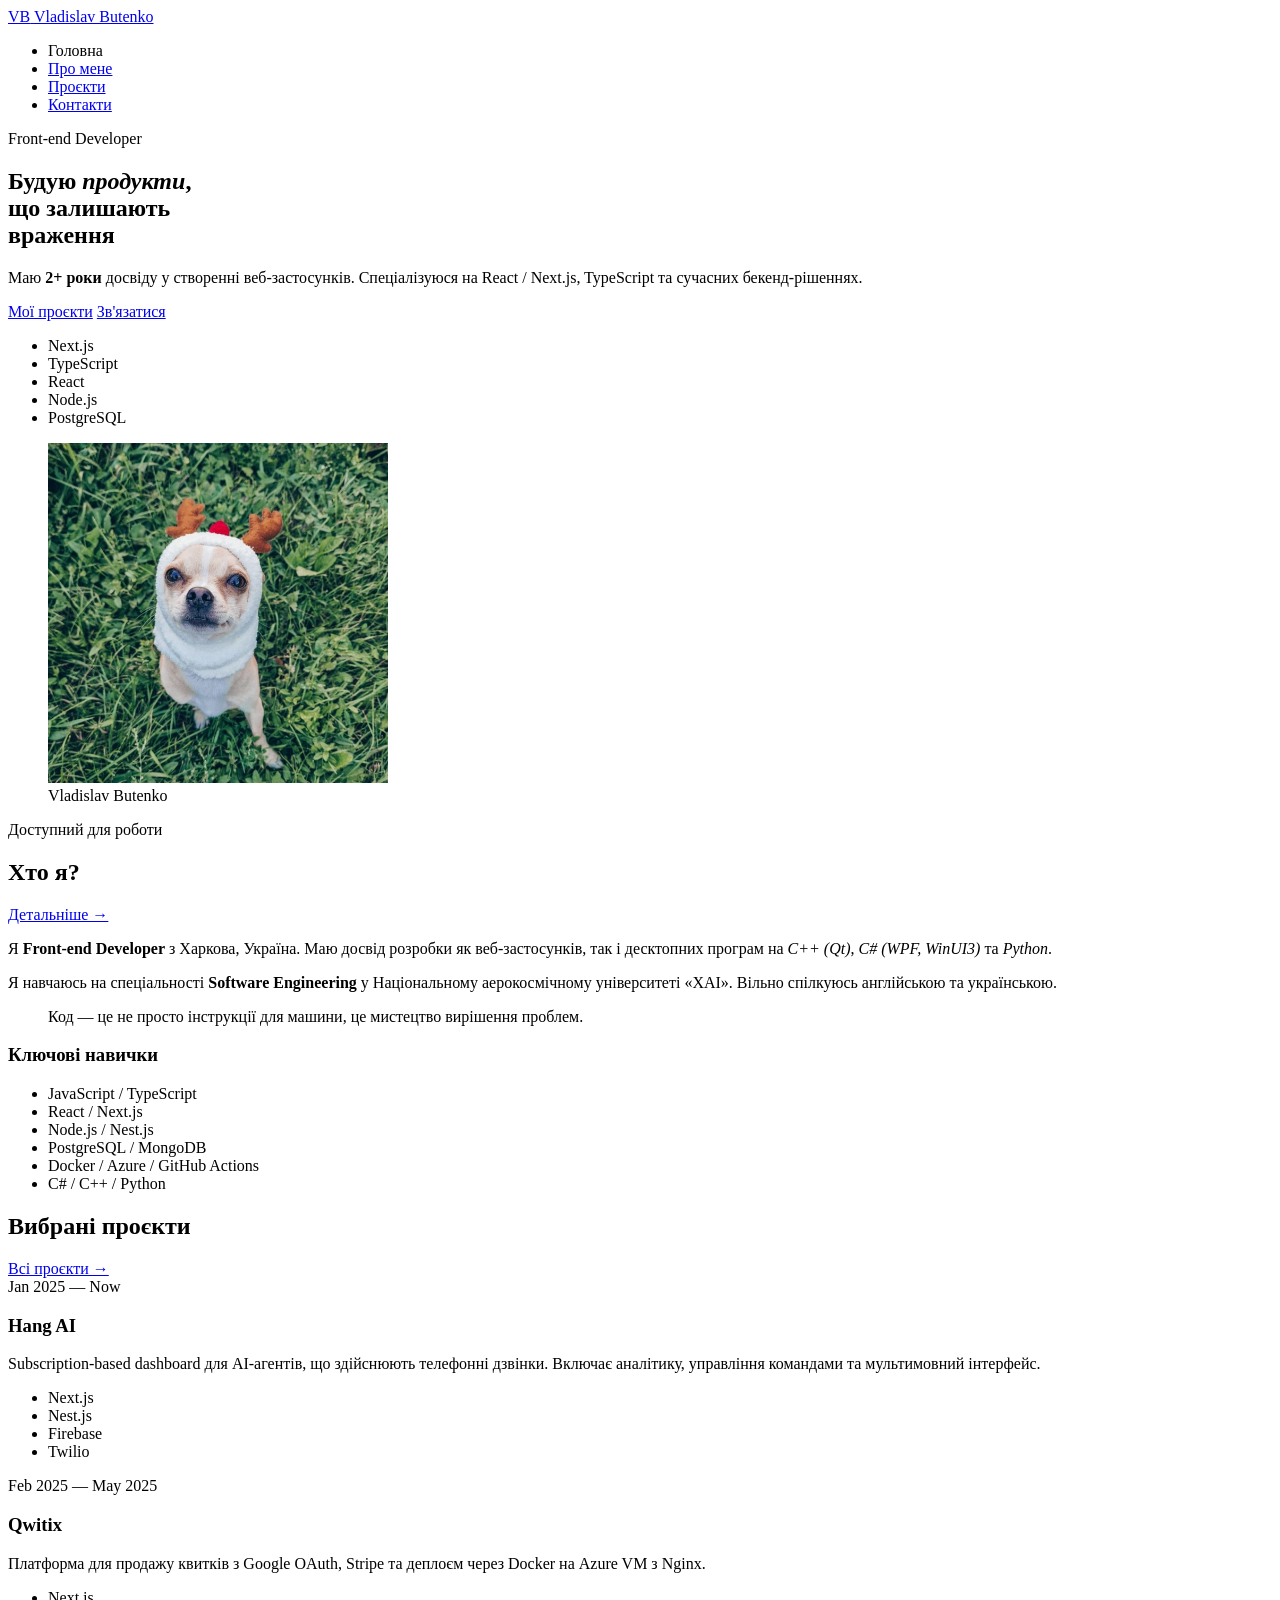
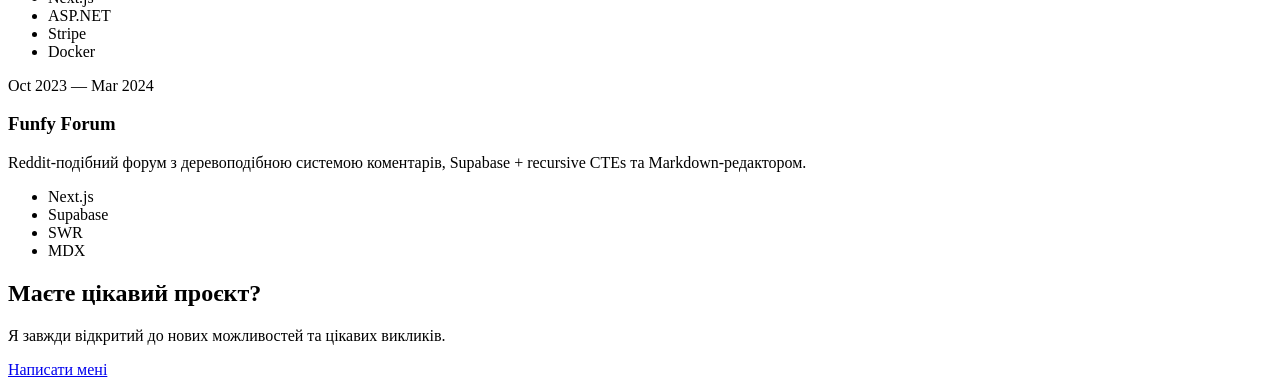
==== index.html @ 94e71f99 "feat: main content structure and add personal details to index.html" ====
<!doctype html>
<html lang="uk">
  <head>
    <meta charset="UTF-8" />
    <meta name="viewport" content="width=device-width, initial-scale=1.0" />
    <meta
      name="description"
      content="Vladislav Butenko — Full-Stack Developer. Персональне портфоліо."
    />
    <meta name="author" content="Vladislav Butenko" />
    <title>Vladislav Butenko — Портфоліо</title>
  </head>
  <body>
    <!-- ===== HEADER ===== -->
    <header>
      <div>
        <a href="index.html" aria-label="Головна">
          <span>VB</span>
          <span>Vladislav Butenko</span>
        </a>

        <nav aria-label="Головна навігація">
          <ul>
            <li><span>Головна</span></li>
            <li><a href="about.html">Про мене</a></li>
            <li><a href="projects.html">Проєкти</a></li>
            <li><a href="contacts.html">Контакти</a></li>
          </ul>
        </nav>
      </div>
    </header>

    <!-- ===== MAIN ===== -->
    <main id="main-content">
      <!-- Hero Section -->
      <section id="hero">
        <div>
          <div>
            <p>Front-end Developer</p>
            <h1>
              Будую <em>продукти</em>,<br />
              що залишають<br />
              <strong>враження</strong>
            </h1>
            <p>
              Маю <strong>2+ роки</strong> досвіду у створенні веб-застосунків.
              Спеціалізуюся на React / Next.js, TypeScript та сучасних
              бекенд-рішеннях.
            </p>
            <div>
              <a href="projects.html">Мої проєкти</a>
              <a href="contacts.html">Зв'язатися</a>
            </div>
            <ul>
              <li>Next.js</li>
              <li>TypeScript</li>
              <li>React</li>
              <li>Node.js</li>
              <li>PostgreSQL</li>
            </ul>
          </div>
          <div>
            <figure>
              <div></div>
              <img
                src="images/avatar.jpg"
                alt="Vladislav Butenko — Front-end Developer"
                width="340"
                height="340"
              />
              <figcaption>Vladislav Butenko</figcaption>
            </figure>
            <div aria-hidden="true">
              <span></span>
              <span>Доступний для роботи</span>
            </div>
          </div>
        </div>
      </section>

      <!-- About Preview Section -->
      <section id="about-preview">
        <div>
          <div>
            <h2>Хто я?</h2>
            <a href="about.html">Детальніше →</a>
          </div>
          <div>
            <div>
              <p>
                Я <strong>Front-end Developer</strong> з Харкова, Україна. Маю
                досвід розробки як веб-застосунків, так і десктопних програм на
                <em>C++ (Qt)</em>, <em>C# (WPF, WinUI3)</em> та <em>Python</em>.
              </p>
              <p>
                Я навчаюсь на спеціальності
                <strong>Software Engineering</strong> у Національному
                аерокосмічному університеті «ХАІ». Вільно спілкуюсь англійською
                та українською.
              </p>
              <blockquote>
                <p>
                  Код — це не просто інструкції для машини, це мистецтво
                  вирішення проблем.
                </p>
              </blockquote>
            </div>
            <aside>
              <h3>Ключові навички</h3>
              <ul>
                <li>JavaScript / TypeScript</li>
                <li>React / Next.js</li>
                <li>Node.js / Nest.js</li>
                <li>PostgreSQL / MongoDB</li>
                <li>Docker / Azure / GitHub Actions</li>
                <li>C# / C++ / Python</li>
              </ul>
            </aside>
          </div>
        </div>
      </section>

      <!-- Featured Projects Section -->
      <section id="featured">
        <div>
          <div>
            <h2>Вибрані проєкти</h2>
            <a href="projects.html">Всі проєкти →</a>
          </div>
          <div>
            <article>
              <div>Jan 2025 — Now</div>
              <h3>Hang AI</h3>
              <p>
                Subscription-based dashboard для AI-агентів, що здійснюють
                телефонні дзвінки. Включає аналітику, управління командами та
                мультимовний інтерфейс.
              </p>
              <ul>
                <li>Next.js</li>
                <li>Nest.js</li>
                <li>Firebase</li>
                <li>Twilio</li>
              </ul>
            </article>
            <article>
              <div>Feb 2025 — May 2025</div>
              <h3>Qwitix</h3>
              <p>
                Платформа для продажу квитків з Google OAuth, Stripe та деплоєм
                через Docker на Azure VM з Nginx.
              </p>
              <ul>
                <li>Next.js</li>
                <li>ASP.NET</li>
                <li>Stripe</li>
                <li>Docker</li>
              </ul>
            </article>
            <article>
              <div>Oct 2023 — Mar 2024</div>
              <h3>Funfy Forum</h3>
              <p>
                Reddit-подібний форум з деревоподібною системою коментарів,
                Supabase + recursive CTEs та Markdown-редактором.
              </p>
              <ul>
                <li>Next.js</li>
                <li>Supabase</li>
                <li>SWR</li>
                <li>MDX</li>
              </ul>
            </article>
          </div>
        </div>
      </section>

      <!-- CTA Section -->
      <section id="cta">
        <div>
          <div>
            <h2>Маєте цікавий проєкт?</h2>
            <p>Я завжди відкритий до нових можливостей та цікавих викликів.</p>
            <a href="contacts.html">Написати мені</a>
          </div>
        </div>
      </section>
    </main>
  </body>
</html>
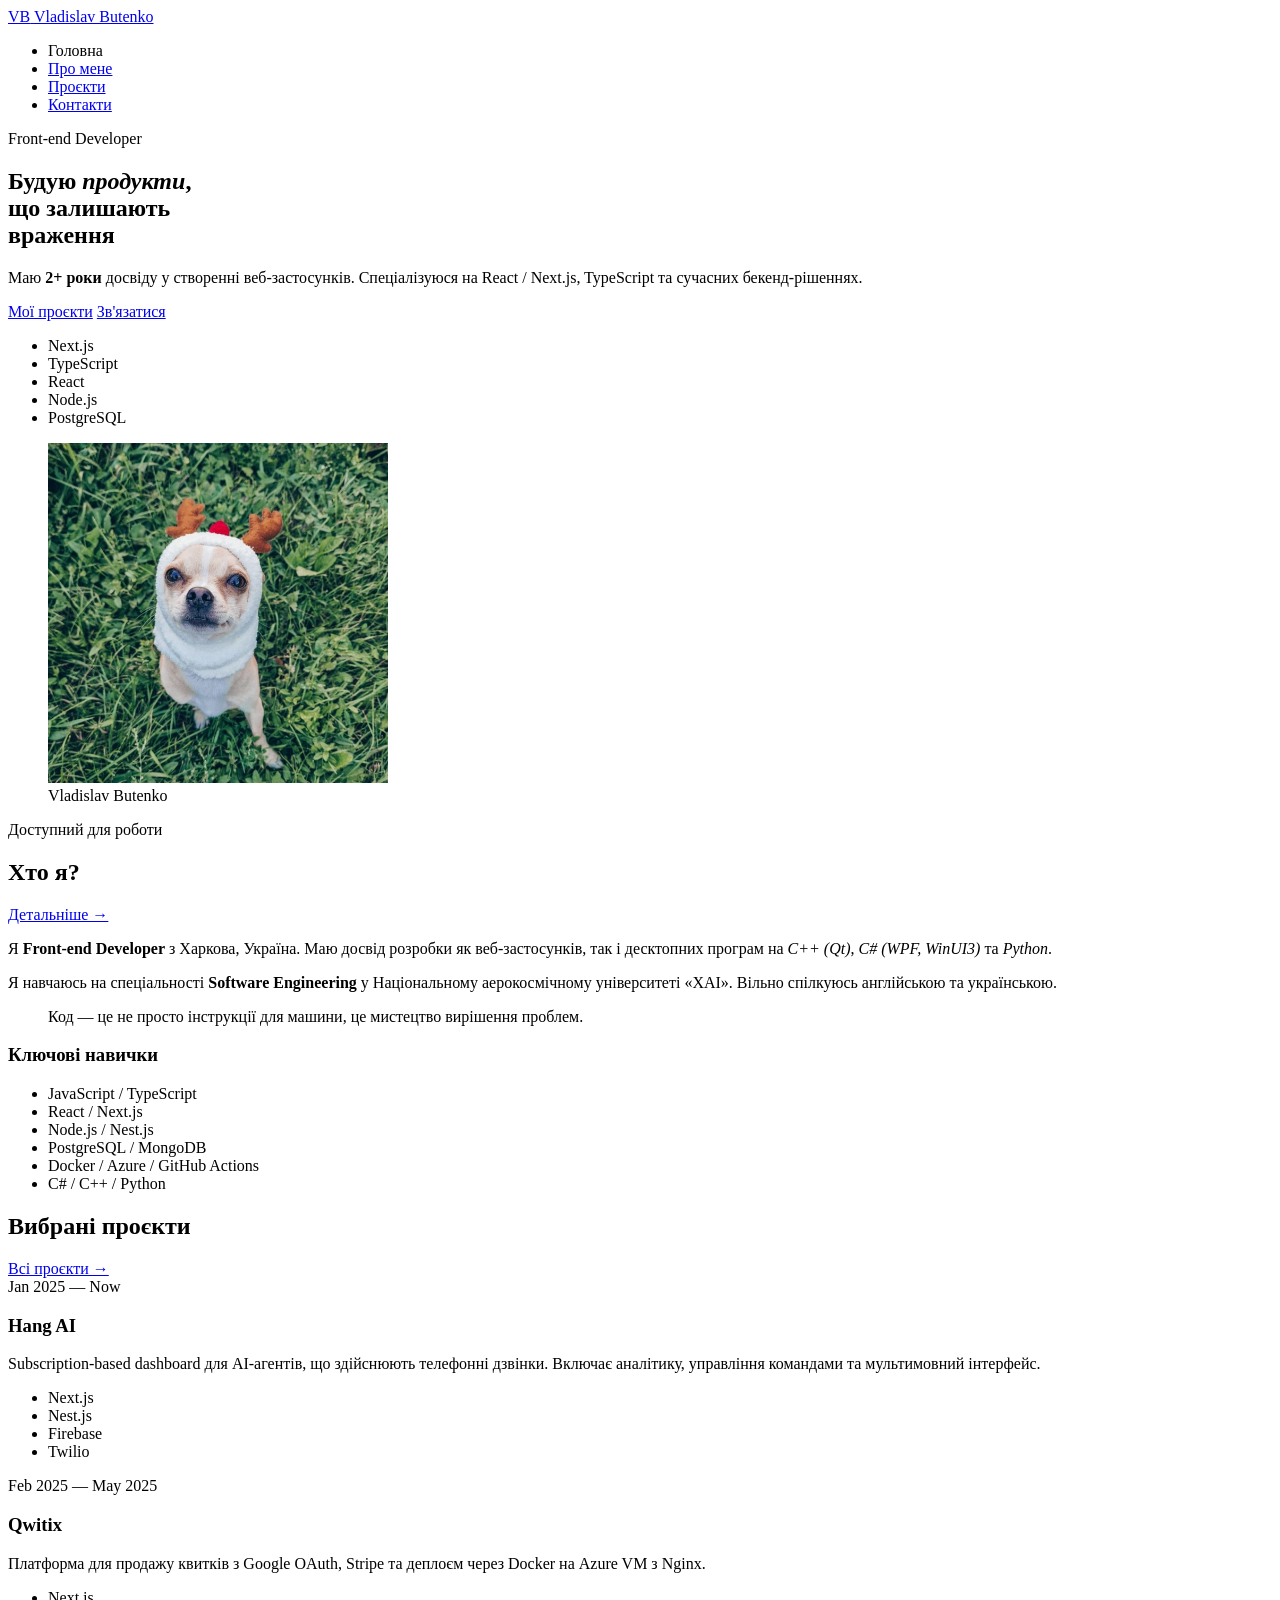
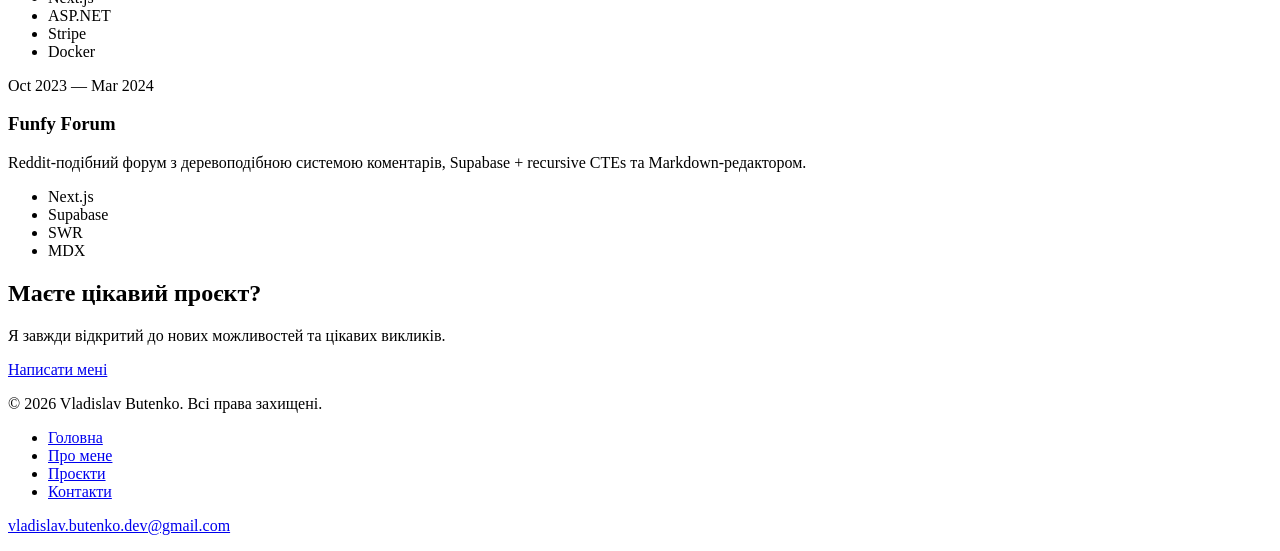
==== commit 3fff5da5: "feat: add footer section with navigation links and contact information" ====
--- a/index.html
+++ b/index.html
@@ -186,5 +186,25 @@
         </div>
       </section>
     </main>
+
+    <!-- ===== FOOTER ===== -->
+    <footer>
+      <div>
+        <p>&copy; 2026 Vladislav Butenko. Всі права захищені.</p>
+        <nav aria-label="Footer навігація">
+          <ul>
+            <li><a href="index.html">Головна</a></li>
+            <li><a href="about.html">Про мене</a></li>
+            <li><a href="projects.html">Проєкти</a></li>
+            <li><a href="contacts.html">Контакти</a></li>
+          </ul>
+        </nav>
+        <p>
+          <a href="mailto:vladislav.butenko.dev@gmail.com"
+            >vladislav.butenko.dev@gmail.com</a
+          >
+        </p>
+      </div>
+    </footer>
   </body>
 </html>
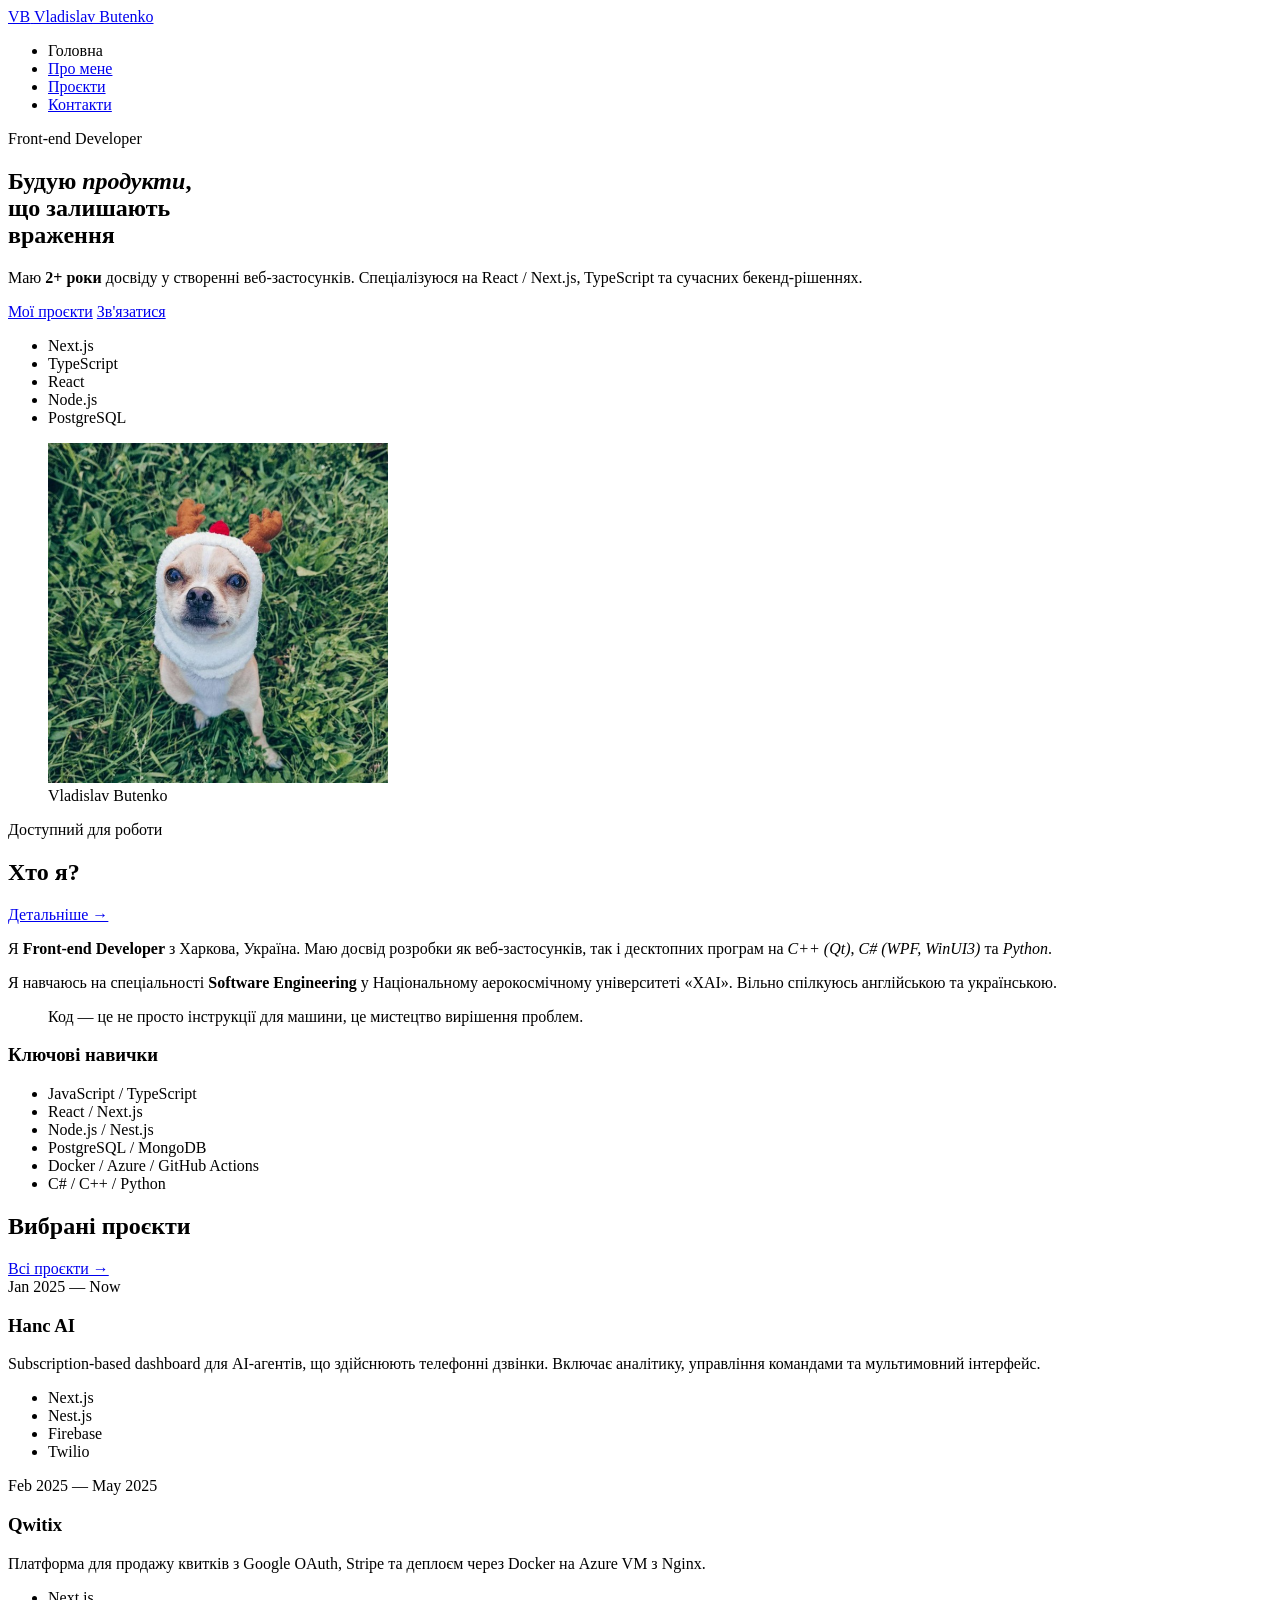
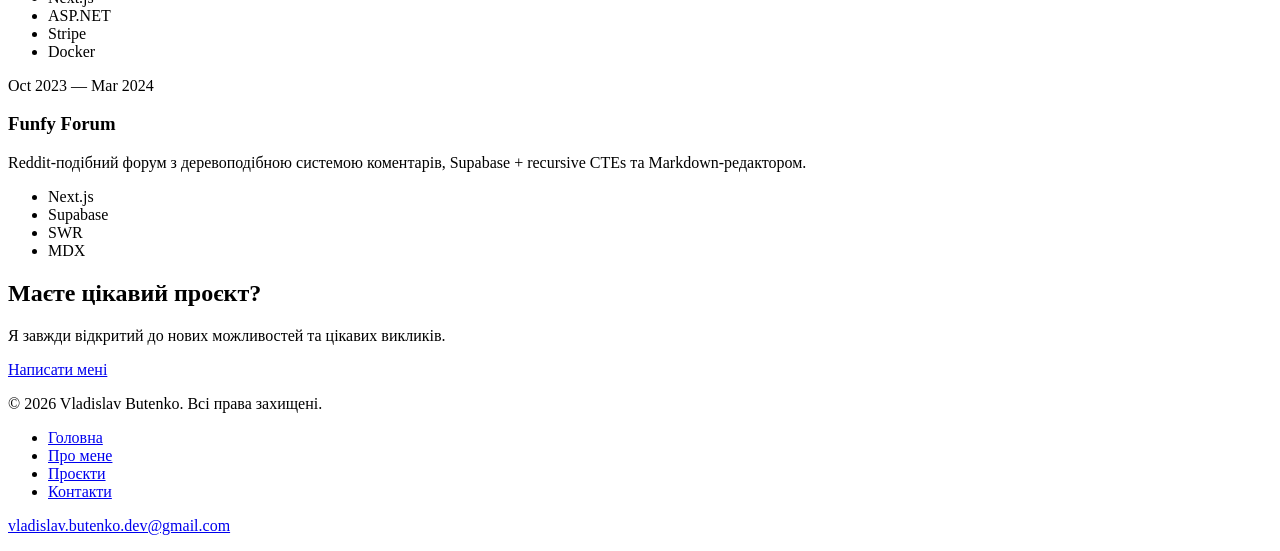
==== commit 51f7a989: "fix: correct spelling of "Hanc AI"" ====
--- a/index.html
+++ b/index.html
@@ -130,7 +130,7 @@
           <div>
             <article>
               <div>Jan 2025 — Now</div>
-              <h3>Hang AI</h3>
+              <h3>Hanc AI</h3>
               <p>
                 Subscription-based dashboard для AI-агентів, що здійснюють
                 телефонні дзвінки. Включає аналітику, управління командами та
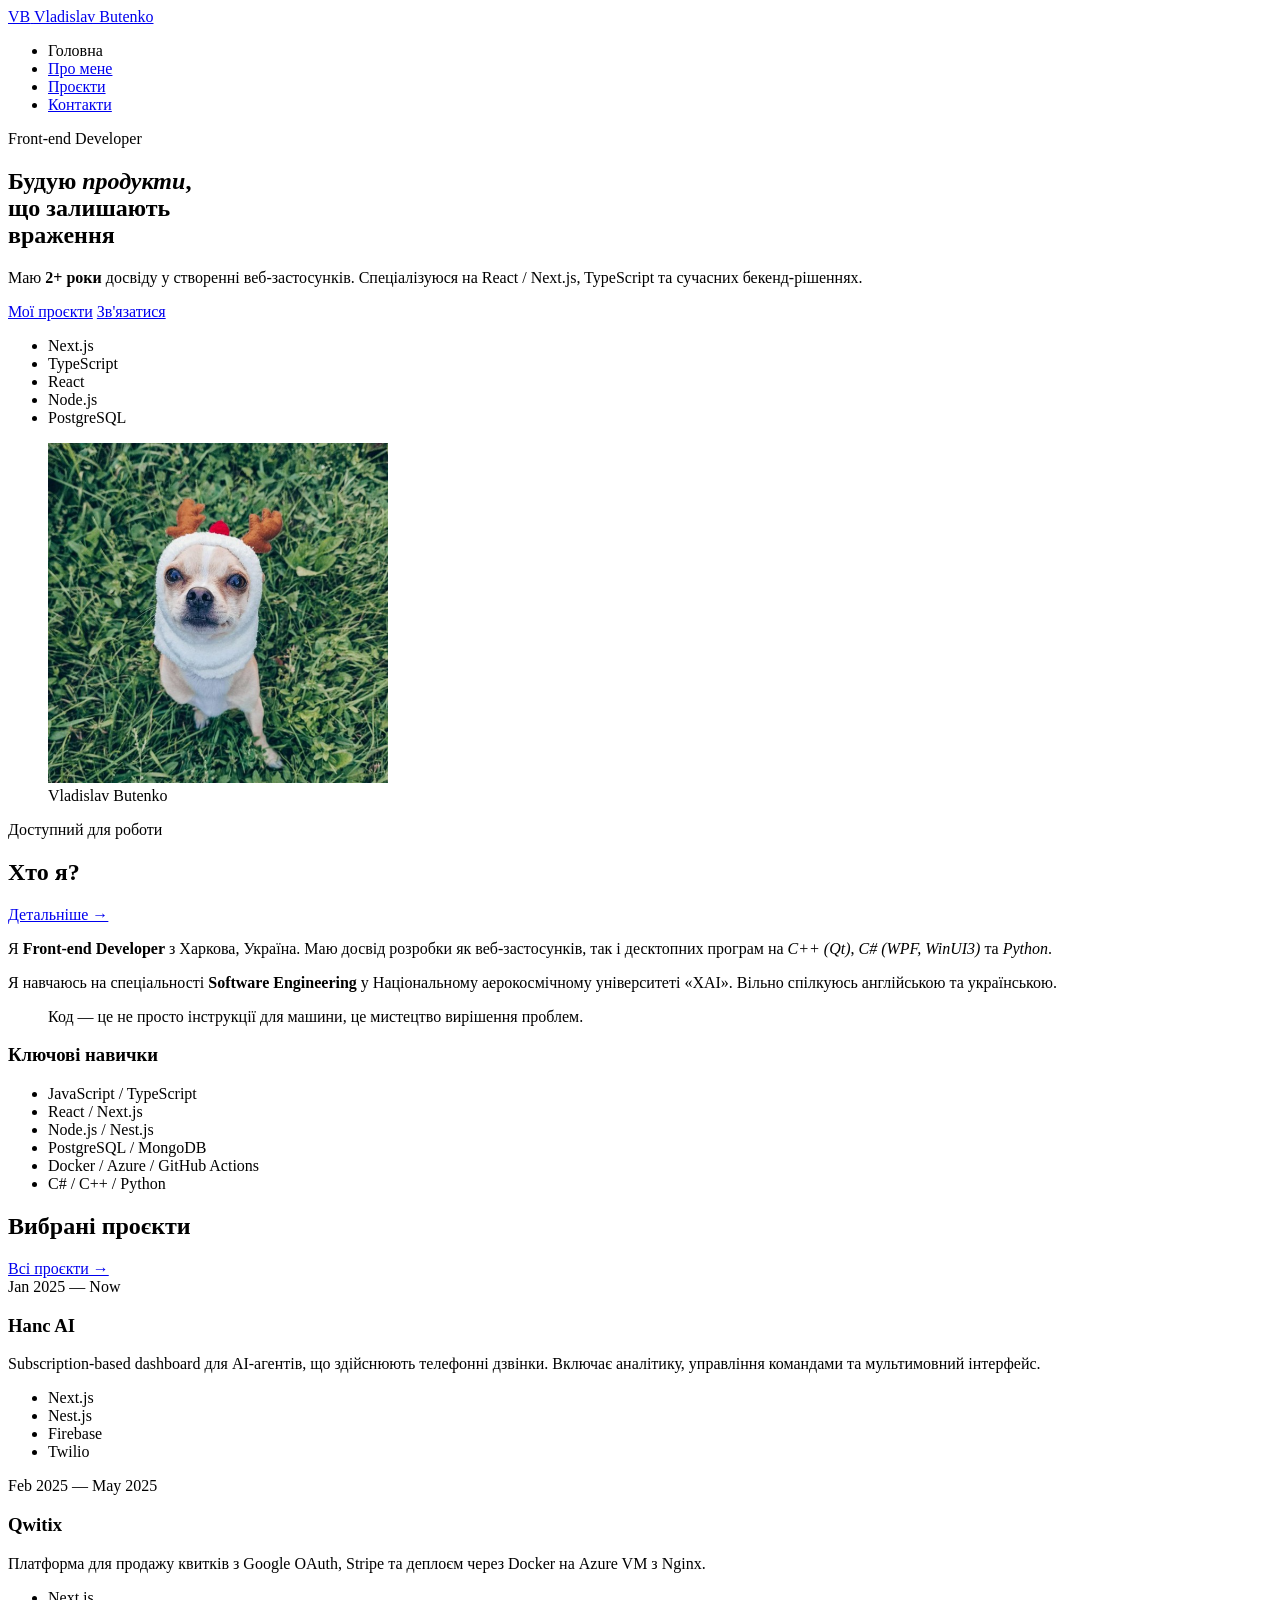
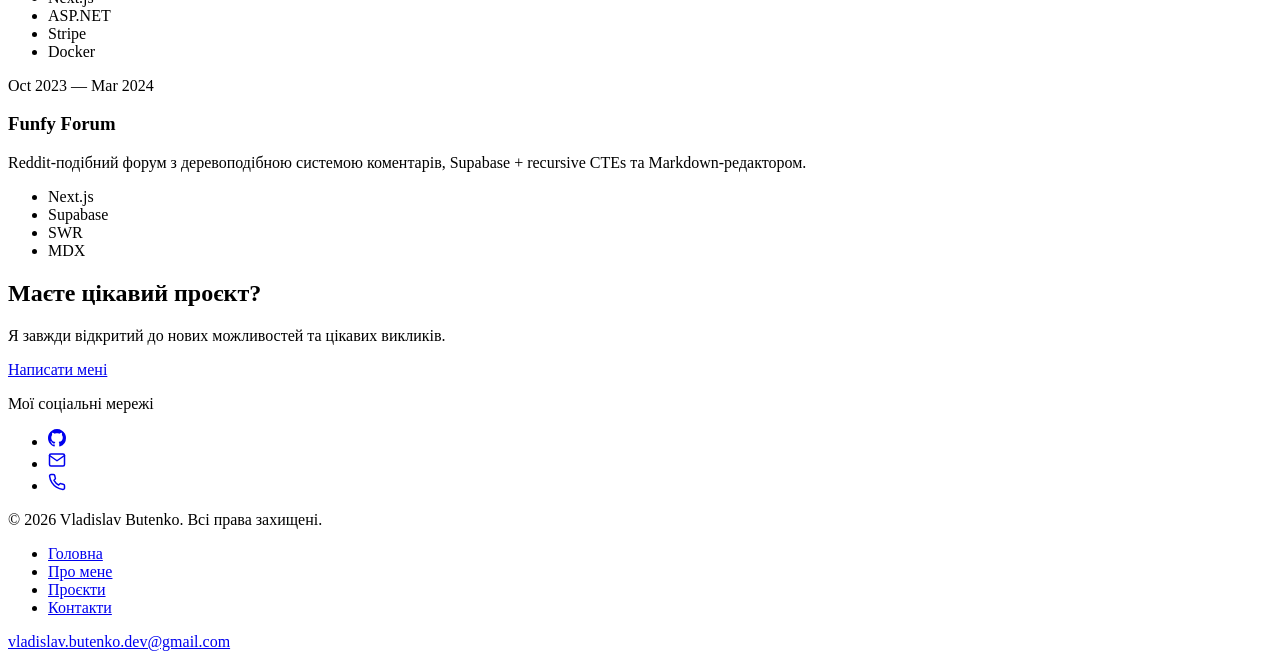
==== commit 0c3fe1d0: "feat: add social media links and contact information to about, index, and projects pages" ====
--- a/index.html
+++ b/index.html
@@ -187,6 +187,76 @@
       </section>
     </main>
 
+    <aside aria-label="Соціальні мережі">
+      <p>Мої соціальні мережі</p>
+      <ul>
+        <li>
+          <a
+            href="https://github.com/Fyz-dev"
+            target="_blank"
+            rel="noopener noreferrer"
+            aria-label="GitHub"
+            title="GitHub"
+          >
+            <svg
+              aria-hidden="true"
+              width="18"
+              height="18"
+              viewBox="0 0 24 24"
+              fill="currentColor"
+            >
+              <path
+                d="M12 0C5.37 0 0 5.37 0 12c0 5.31 3.435 9.795 8.205 11.385.6.105.825-.255.825-.57 0-.285-.015-1.23-.015-2.235-3.015.555-3.795-.735-4.035-1.41-.135-.345-.72-1.41-1.23-1.695-.42-.225-1.02-.78-.015-.795.945-.015 1.62.87 1.845 1.23 1.08 1.815 2.805 1.305 3.495.99.105-.78.42-1.305.765-1.605-2.67-.3-5.46-1.335-5.46-5.925 0-1.305.465-2.385 1.23-3.225-.12-.3-.54-1.53.12-3.18 0 0 1.005-.315 3.3 1.23.96-.27 1.98-.405 3-.405s2.04.135 3 .405c2.295-1.56 3.3-1.23 3.3-1.23.66 1.65.24 2.88.12 3.18.765.84 1.23 1.905 1.23 3.225 0 4.605-2.805 5.625-5.475 5.925.435.375.81 1.095.81 2.22 0 1.605-.015 2.895-.015 3.3 0 .315.225.69.825.57A12.02 12.02 0 0 0 24 12c0-6.63-5.37-12-12-12z"
+              />
+            </svg>
+          </a>
+        </li>
+        <li>
+          <a
+            href="mailto:vladislav.butenko.dev@gmail.com"
+            aria-label="Email"
+            title="Email"
+          >
+            <svg
+              aria-hidden="true"
+              width="18"
+              height="18"
+              viewBox="0 0 24 24"
+              fill="none"
+              stroke="currentColor"
+              stroke-width="2"
+              stroke-linecap="round"
+              stroke-linejoin="round"
+            >
+              <path
+                d="M4 4h16c1.1 0 2 .9 2 2v12c0 1.1-.9 2-2 2H4c-1.1 0-2-.9-2-2V6c0-1.1.9-2 2-2z"
+              />
+              <polyline points="22,6 12,13 2,6" />
+            </svg>
+          </a>
+        </li>
+        <li>
+          <a href="tel:+380000000000" aria-label="Телефон" title="Телефон">
+            <svg
+              aria-hidden="true"
+              width="18"
+              height="18"
+              viewBox="0 0 24 24"
+              fill="none"
+              stroke="currentColor"
+              stroke-width="2"
+              stroke-linecap="round"
+              stroke-linejoin="round"
+            >
+              <path
+                d="M22 16.92v3a2 2 0 0 1-2.18 2 19.79 19.79 0 0 1-8.63-3.07 19.5 19.5 0 0 1-6-6A19.79 19.79 0 0 1 2.12 4.18 2 2 0 0 1 4.11 2h3a2 2 0 0 1 2 1.72c.12.9.33 1.78.62 2.62a2 2 0 0 1-.45 2.11L8 9.76a16 16 0 0 0 6.24 6.24l1.31-1.28a2 2 0 0 1 2.11-.45c.84.29 1.72.5 2.62.62A2 2 0 0 1 22 16.92z"
+              />
+            </svg>
+          </a>
+        </li>
+      </ul>
+    </aside>
+
     <!-- ===== FOOTER ===== -->
     <footer>
       <div>
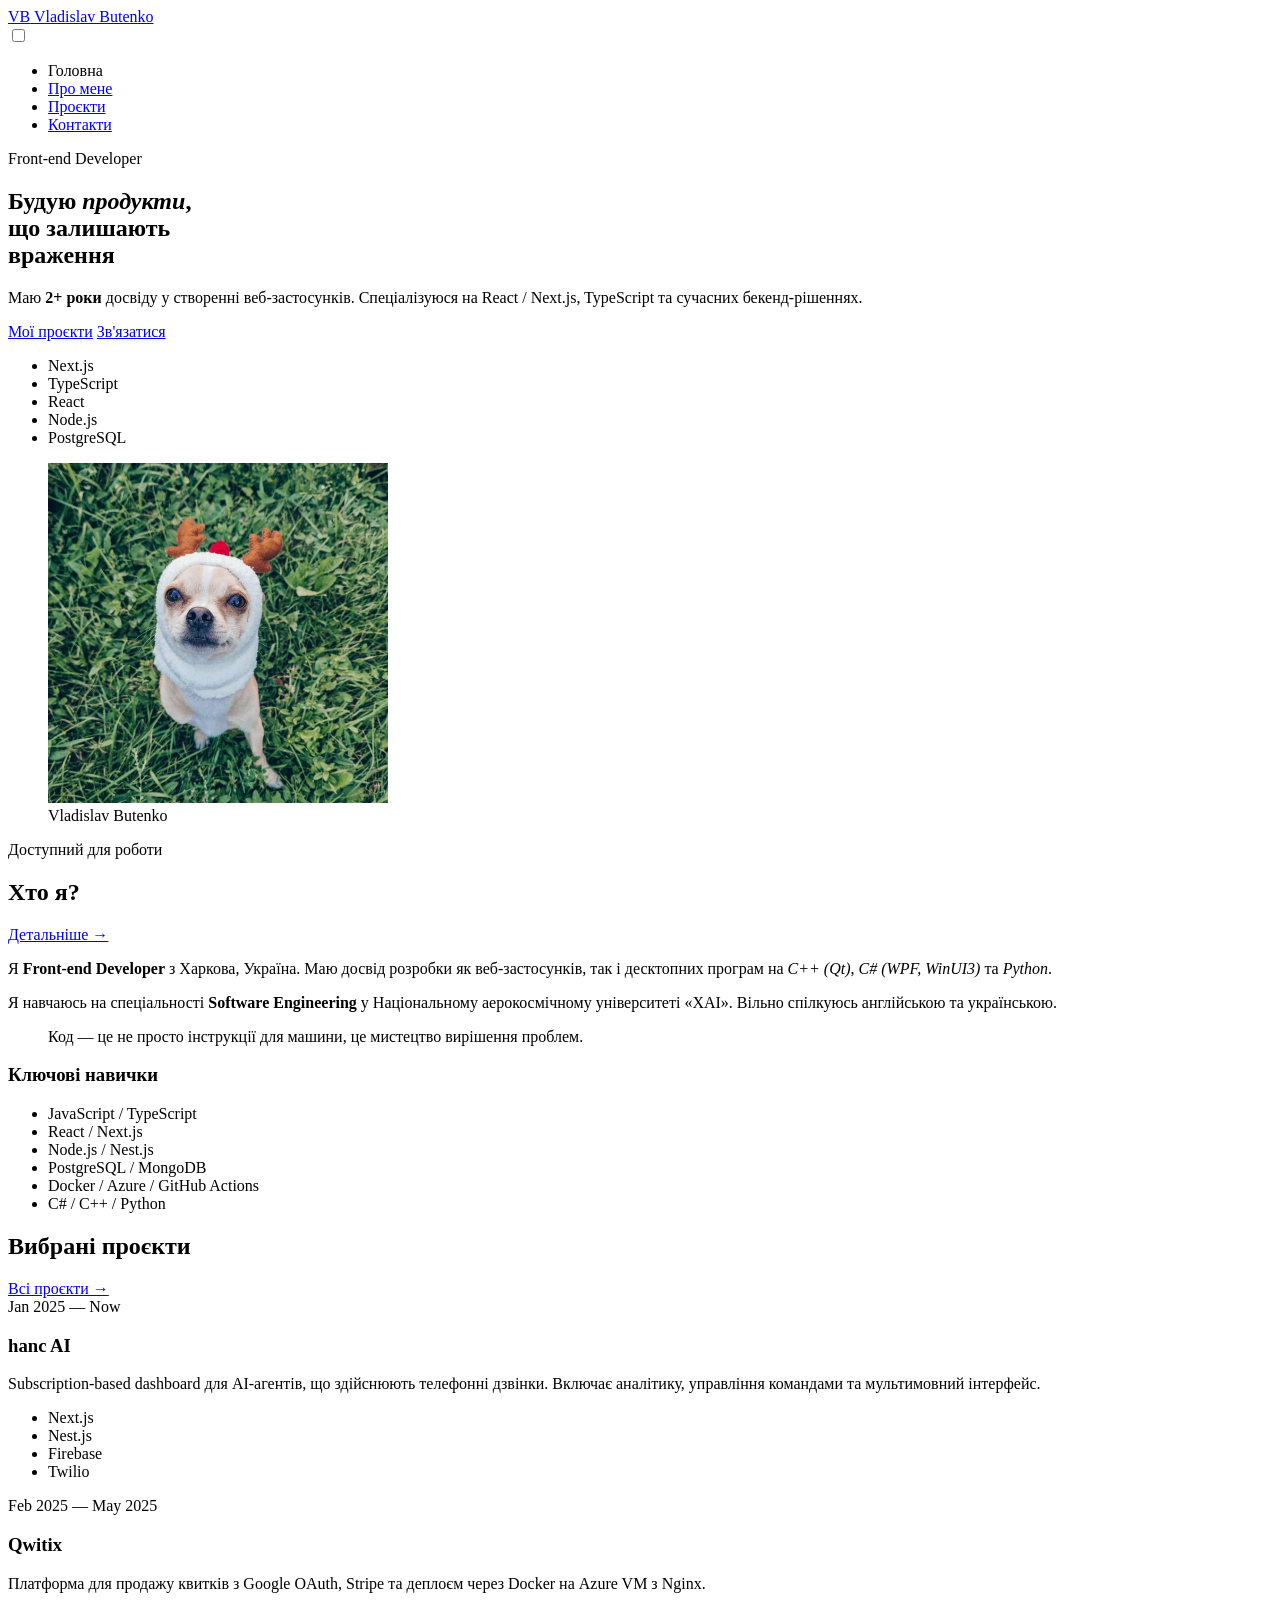
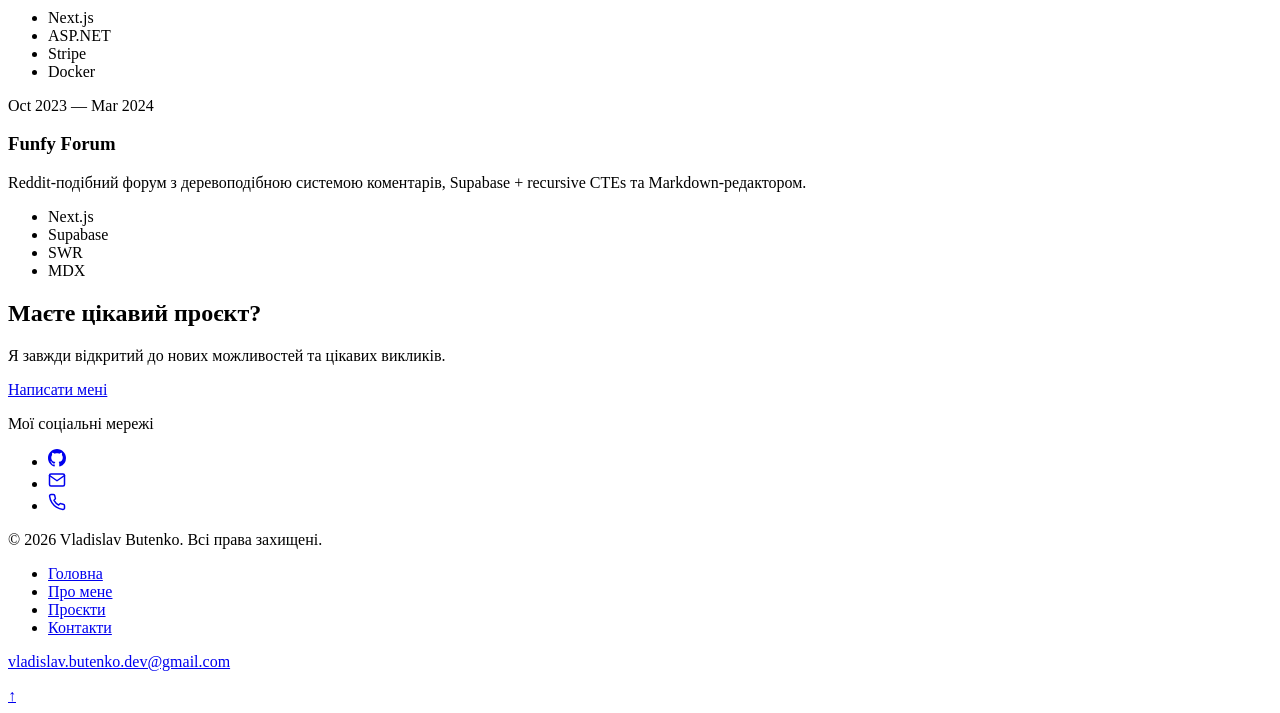
==== commit 7e304fcb: "feat: update structure, add class" ====
--- a/index.html
+++ b/index.html
@@ -5,276 +5,346 @@
     <meta name="viewport" content="width=device-width, initial-scale=1.0" />
     <meta
       name="description"
-      content="Vladislav Butenko — Full-Stack Developer. Персональне портфоліо."
+      content="Vladislav Butenko — Front-end Developer. Персональне портфоліо."
     />
     <meta name="author" content="Vladislav Butenko" />
     <title>Vladislav Butenko — Портфоліо</title>
+    <link rel="preconnect" href="https://fonts.googleapis.com" />
+    <link rel="preconnect" href="https://fonts.gstatic.com" crossorigin />
+    <link
+      href="https://fonts.googleapis.com/css2?family=Space+Grotesk:wght@300;400;500;600;700&family=Space+Mono:ital,wght@0,400;0,700;1,400&display=swap"
+      rel="stylesheet"
+    />
+    <link rel="stylesheet" href="styles.css" />
   </head>
   <body>
-    <!-- ===== HEADER ===== -->
-    <header>
-      <div>
-        <a href="index.html" aria-label="Головна">
-          <span>VB</span>
-          <span>Vladislav Butenko</span>
-        </a>
-
-        <nav aria-label="Головна навігація">
-          <ul>
-            <li><span>Головна</span></li>
-            <li><a href="about.html">Про мене</a></li>
-            <li><a href="projects.html">Проєкти</a></li>
-            <li><a href="contacts.html">Контакти</a></li>
-          </ul>
-        </nav>
-      </div>
-    </header>
-
-    <!-- ===== MAIN ===== -->
-    <main id="main-content">
-      <!-- Hero Section -->
-      <section id="hero">
-        <div>
-          <div>
-            <p>Front-end Developer</p>
-            <h1>
-              Будую <em>продукти</em>,<br />
-              що залишають<br />
-              <strong>враження</strong>
-            </h1>
-            <p>
-              Маю <strong>2+ роки</strong> досвіду у створенні веб-застосунків.
-              Спеціалізуюся на React / Next.js, TypeScript та сучасних
-              бекенд-рішеннях.
-            </p>
-            <div>
-              <a href="projects.html">Мої проєкти</a>
-              <a href="contacts.html">Зв'язатися</a>
-            </div>
-            <ul>
-              <li>Next.js</li>
-              <li>TypeScript</li>
-              <li>React</li>
-              <li>Node.js</li>
-              <li>PostgreSQL</li>
+    <div class="page">
+      <div id="top" aria-hidden="true"></div>
+      <!-- ===== HEADER ===== -->
+      <header class="site-header page-header">
+        <div class="header-inner">
+          <a href="index.html" class="logo" aria-label="Головна">
+            <span class="logo-mark">VB</span>
+            <span class="logo-text">Vladislav Butenko</span>
+          </a>
+
+          <nav class="nav" aria-label="Головна навігація">
+            <input
+              type="checkbox"
+              id="menu-toggle"
+              class="menu-toggle"
+              aria-hidden="true"
+            />
+            <label
+              for="menu-toggle"
+              class="hamburger"
+              aria-label="Відкрити меню"
+            >
+              <span></span>
+              <span></span>
+              <span></span>
+            </label>
+            <ul class="nav-list">
+              <li class="nav-item"><span class="nav-current">Головна</span></li>
+              <li class="nav-item">
+                <a href="about.html" class="nav-link">Про мене</a>
+              </li>
+              <li class="nav-item">
+                <a href="projects.html" class="nav-link">Проєкти</a>
+              </li>
+              <li class="nav-item">
+                <a href="contacts.html" class="nav-link">Контакти</a>
+              </li>
             </ul>
+          </nav>
+        </div>
+      </header>
+
+      <!-- ===== MAIN ===== -->
+      <main id="main-content" class="page-content">
+        <!-- Hero Section -->
+        <section class="hero section" id="hero">
+          <div class="container hero-layout">
+            <div class="hero-content">
+              <p class="hero-tag">Front-end Developer</p>
+              <h1 class="hero-title">
+                Будую <em>продукти</em>,<br />
+                що залишають<br />
+                <strong>враження</strong>
+              </h1>
+              <p class="hero-description">
+                Маю <strong>2+ роки</strong> досвіду у створенні
+                веб-застосунків. Спеціалізуюся на React / Next.js, TypeScript та
+                сучасних бекенд-рішеннях.
+              </p>
+              <div class="hero-actions">
+                <a href="projects.html" class="btn btn-primary">Мої проєкти</a>
+                <a href="contacts.html" class="btn btn-outline">Зв'язатися</a>
+              </div>
+              <ul class="hero-stack">
+                <li>Next.js</li>
+                <li>TypeScript</li>
+                <li>React</li>
+                <li>Node.js</li>
+                <li>PostgreSQL</li>
+              </ul>
+            </div>
+            <div class="hero-visual">
+              <figure class="avatar-wrapper">
+                <div class="avatar-ring"></div>
+                <img
+                  src="images/avatar.jpg"
+                  alt="Vladislav Butenko — Front-end Developer"
+                  class="avatar-img"
+                  width="340"
+                  height="340"
+                />
+                <figcaption class="sr-only">Vladislav Butenko</figcaption>
+              </figure>
+              <div class="hero-badge" aria-hidden="true">
+                <span class="badge-dot"></span>
+                <span>Доступний для роботи</span>
+              </div>
+            </div>
           </div>
-          <div>
-            <figure>
-              <div></div>
-              <img
-                src="images/avatar.jpg"
-                alt="Vladislav Butenko — Front-end Developer"
-                width="340"
-                height="340"
-              />
-              <figcaption>Vladislav Butenko</figcaption>
-            </figure>
-            <div aria-hidden="true">
-              <span></span>
-              <span>Доступний для роботи</span>
+        </section>
+
+        <!-- About Preview Section -->
+        <section class="section section-about-preview" id="about-preview">
+          <div class="container">
+            <div class="section-header">
+              <h2 class="section-title">Хто я?</h2>
+              <a href="about.html" class="section-link">Детальніше &rarr;</a>
+            </div>
+            <div class="about-preview-grid">
+              <div class="about-preview-text">
+                <p>
+                  Я <strong>Front-end Developer</strong> з Харкова, Україна. Маю
+                  досвід розробки як веб-застосунків, так і десктопних програм
+                  на <em>C++ (Qt)</em>, <em>C# (WPF, WinUI3)</em> та
+                  <em>Python</em>.
+                </p>
+                <p>
+                  Я навчаюсь на спеціальності
+                  <strong>Software Engineering</strong> у Національному
+                  аерокосмічному університеті «ХАІ». Вільно спілкуюсь
+                  англійською та українською.
+                </p>
+                <blockquote class="home-quote">
+                  <p>
+                    Код — це не просто інструкції для машини, це мистецтво
+                    вирішення проблем.
+                  </p>
+                </blockquote>
+              </div>
+              <aside class="about-preview-aside">
+                <h3>Ключові навички</h3>
+                <ul class="skills-list">
+                  <li>
+                    <span class="skill-dot"></span>JavaScript / TypeScript
+                  </li>
+                  <li><span class="skill-dot"></span>React / Next.js</li>
+                  <li><span class="skill-dot"></span>Node.js / Nest.js</li>
+                  <li><span class="skill-dot"></span>PostgreSQL / MongoDB</li>
+                  <li>
+                    <span class="skill-dot"></span>Docker / Azure / GitHub
+                    Actions
+                  </li>
+                  <li><span class="skill-dot"></span>C# / C++ / Python</li>
+                </ul>
+              </aside>
             </div>
           </div>
+        </section>
+
+        <!-- Featured Projects Section -->
+        <section class="section section-featured" id="featured">
+          <div class="container">
+            <div class="section-header">
+              <h2 class="section-title">Вибрані проєкти</h2>
+              <a href="projects.html" class="section-link"
+                >Всі проєкти &rarr;</a
+              >
+            </div>
+            <div class="featured-grid">
+              <article class="project-card project-card--featured">
+                <div class="card-tag">Jan 2025 &mdash; Now</div>
+                <h3 class="card-title">hanc AI</h3>
+                <p class="card-description">
+                  Subscription-based dashboard для AI-агентів, що здійснюють
+                  телефонні дзвінки. Включає аналітику, управління командами та
+                  мультимовний інтерфейс.
+                </p>
+                <ul class="card-stack">
+                  <li>Next.js</li>
+                  <li>Nest.js</li>
+                  <li>Firebase</li>
+                  <li>Twilio</li>
+                </ul>
+              </article>
+              <article class="project-card">
+                <div class="card-tag">Feb 2025 &mdash; May 2025</div>
+                <h3 class="card-title">Qwitix</h3>
+                <p class="card-description">
+                  Платформа для продажу квитків з Google OAuth, Stripe та
+                  деплоєм через Docker на Azure VM з Nginx.
+                </p>
+                <ul class="card-stack">
+                  <li>Next.js</li>
+                  <li>ASP.NET</li>
+                  <li>Stripe</li>
+                  <li>Docker</li>
+                </ul>
+              </article>
+              <article class="project-card">
+                <div class="card-tag">Oct 2023 &mdash; Mar 2024</div>
+                <h3 class="card-title">Funfy Forum</h3>
+                <p class="card-description">
+                  Reddit-подібний форум з деревоподібною системою коментарів,
+                  Supabase + recursive CTEs та Markdown-редактором.
+                </p>
+                <ul class="card-stack">
+                  <li>Next.js</li>
+                  <li>Supabase</li>
+                  <li>SWR</li>
+                  <li>MDX</li>
+                </ul>
+              </article>
+            </div>
+          </div>
+        </section>
+
+        <!-- CTA Section -->
+        <section class="section section-cta" id="cta">
+          <div class="container">
+            <div class="cta-box">
+              <h2>Маєте цікавий проєкт?</h2>
+              <p>
+                Я завжди відкритий до нових можливостей та цікавих викликів.
+              </p>
+              <a href="contacts.html" class="btn btn-primary">Написати мені</a>
+            </div>
+          </div>
+        </section>
+      </main>
+
+      <aside class="page-sidebar social-nav" aria-label="Соціальні мережі">
+        <p class="social-nav-label">Мої соціальні мережі</p>
+        <ul class="social-nav-list">
+          <li>
+            <a
+              href="https://github.com/Fyz-dev"
+              target="_blank"
+              rel="noopener noreferrer"
+              class="social-nav-link"
+              aria-label="GitHub"
+              title="GitHub"
+            >
+              <svg
+                aria-hidden="true"
+                width="18"
+                height="18"
+                viewBox="0 0 24 24"
+                fill="currentColor"
+              >
+                <path
+                  d="M12 0C5.37 0 0 5.37 0 12c0 5.31 3.435 9.795 8.205 11.385.6.105.825-.255.825-.57 0-.285-.015-1.23-.015-2.235-3.015.555-3.795-.735-4.035-1.41-.135-.345-.72-1.41-1.23-1.695-.42-.225-1.02-.78-.015-.795.945-.015 1.62.87 1.845 1.23 1.08 1.815 2.805 1.305 3.495.99.105-.78.42-1.305.765-1.605-2.67-.3-5.46-1.335-5.46-5.925 0-1.305.465-2.385 1.23-3.225-.12-.3-.54-1.53.12-3.18 0 0 1.005-.315 3.3 1.23.96-.27 1.98-.405 3-.405s2.04.135 3 .405c2.295-1.56 3.3-1.23 3.3-1.23.66 1.65.24 2.88.12 3.18.765.84 1.23 1.905 1.23 3.225 0 4.605-2.805 5.625-5.475 5.925.435.375.81 1.095.81 2.22 0 1.605-.015 2.895-.015 3.3 0 .315.225.69.825.57A12.02 12.02 0 0 0 24 12c0-6.63-5.37-12-12-12z"
+                />
+              </svg>
+            </a>
+          </li>
+          <li>
+            <a
+              href="mailto:vladislav.butenko.dev@gmail.com"
+              class="social-nav-link"
+              aria-label="Email"
+              title="Email"
+            >
+              <svg
+                aria-hidden="true"
+                width="18"
+                height="18"
+                viewBox="0 0 24 24"
+                fill="none"
+                stroke="currentColor"
+                stroke-width="2"
+                stroke-linecap="round"
+                stroke-linejoin="round"
+              >
+                <path
+                  d="M4 4h16c1.1 0 2 .9 2 2v12c0 1.1-.9 2-2 2H4c-1.1 0-2-.9-2-2V6c0-1.1.9-2 2-2z"
+                />
+                <polyline points="22,6 12,13 2,6" />
+              </svg>
+            </a>
+          </li>
+          <li>
+            <a
+              href="tel:+380000000000"
+              class="social-nav-link"
+              aria-label="Телефон"
+              title="Телефон"
+            >
+              <svg
+                aria-hidden="true"
+                width="18"
+                height="18"
+                viewBox="0 0 24 24"
+                fill="none"
+                stroke="currentColor"
+                stroke-width="2"
+                stroke-linecap="round"
+                stroke-linejoin="round"
+              >
+                <path
+                  d="M22 16.92v3a2 2 0 0 1-2.18 2 19.79 19.79 0 0 1-8.63-3.07 19.5 19.5 0 0 1-6-6A19.79 19.79 0 0 1 2.12 4.18 2 2 0 0 1 4.11 2h3a2 2 0 0 1 2 1.72c.12.9.33 1.78.62 2.62a2 2 0 0 1-.45 2.11L8 9.76a16 16 0 0 0 6.24 6.24l1.31-1.28a2 2 0 0 1 2.11-.45c.84.29 1.72.5 2.62.62A2 2 0 0 1 22 16.92z"
+                />
+              </svg>
+            </a>
+          </li>
+        </ul>
+      </aside>
+
+      <!-- ===== FOOTER ===== -->
+      <footer class="site-footer page-footer">
+        <div class="container footer-inner">
+          <p>&copy; 2026 Vladislav Butenko. Всі права захищені.</p>
+          <nav aria-label="Footer навігація">
+            <ul class="footer-nav">
+              <li><a href="index.html">Головна</a></li>
+              <li><a href="about.html">Про мене</a></li>
+              <li><a href="projects.html">Проєкти</a></li>
+              <li><a href="contacts.html">Контакти</a></li>
+            </ul>
+          </nav>
+          <p class="footer-contact">
+            <a href="mailto:vladislav.butenko.dev@gmail.com"
+              >vladislav.butenko.dev@gmail.com</a
+            >
+          </p>
         </div>
-      </section>
-
-      <!-- About Preview Section -->
-      <section id="about-preview">
-        <div>
-          <div>
-            <h2>Хто я?</h2>
-            <a href="about.html">Детальніше →</a>
-          </div>
-          <div>
-            <div>
-              <p>
-                Я <strong>Front-end Developer</strong> з Харкова, Україна. Маю
-                досвід розробки як веб-застосунків, так і десктопних програм на
-                <em>C++ (Qt)</em>, <em>C# (WPF, WinUI3)</em> та <em>Python</em>.
-              </p>
-              <p>
-                Я навчаюсь на спеціальності
-                <strong>Software Engineering</strong> у Національному
-                аерокосмічному університеті «ХАІ». Вільно спілкуюсь англійською
-                та українською.
-              </p>
-              <blockquote>
-                <p>
-                  Код — це не просто інструкції для машини, це мистецтво
-                  вирішення проблем.
-                </p>
-              </blockquote>
-            </div>
-            <aside>
-              <h3>Ключові навички</h3>
-              <ul>
-                <li>JavaScript / TypeScript</li>
-                <li>React / Next.js</li>
-                <li>Node.js / Nest.js</li>
-                <li>PostgreSQL / MongoDB</li>
-                <li>Docker / Azure / GitHub Actions</li>
-                <li>C# / C++ / Python</li>
-              </ul>
-            </aside>
-          </div>
-        </div>
-      </section>
-
-      <!-- Featured Projects Section -->
-      <section id="featured">
-        <div>
-          <div>
-            <h2>Вибрані проєкти</h2>
-            <a href="projects.html">Всі проєкти →</a>
-          </div>
-          <div>
-            <article>
-              <div>Jan 2025 — Now</div>
-              <h3>Hanc AI</h3>
-              <p>
-                Subscription-based dashboard для AI-агентів, що здійснюють
-                телефонні дзвінки. Включає аналітику, управління командами та
-                мультимовний інтерфейс.
-              </p>
-              <ul>
-                <li>Next.js</li>
-                <li>Nest.js</li>
-                <li>Firebase</li>
-                <li>Twilio</li>
-              </ul>
-            </article>
-            <article>
-              <div>Feb 2025 — May 2025</div>
-              <h3>Qwitix</h3>
-              <p>
-                Платформа для продажу квитків з Google OAuth, Stripe та деплоєм
-                через Docker на Azure VM з Nginx.
-              </p>
-              <ul>
-                <li>Next.js</li>
-                <li>ASP.NET</li>
-                <li>Stripe</li>
-                <li>Docker</li>
-              </ul>
-            </article>
-            <article>
-              <div>Oct 2023 — Mar 2024</div>
-              <h3>Funfy Forum</h3>
-              <p>
-                Reddit-подібний форум з деревоподібною системою коментарів,
-                Supabase + recursive CTEs та Markdown-редактором.
-              </p>
-              <ul>
-                <li>Next.js</li>
-                <li>Supabase</li>
-                <li>SWR</li>
-                <li>MDX</li>
-              </ul>
-            </article>
-          </div>
-        </div>
-      </section>
-
-      <!-- CTA Section -->
-      <section id="cta">
-        <div>
-          <div>
-            <h2>Маєте цікавий проєкт?</h2>
-            <p>Я завжди відкритий до нових можливостей та цікавих викликів.</p>
-            <a href="contacts.html">Написати мені</a>
-          </div>
-        </div>
-      </section>
-    </main>
-
-    <aside aria-label="Соціальні мережі">
-      <p>Мої соціальні мережі</p>
-      <ul>
-        <li>
-          <a
-            href="https://github.com/Fyz-dev"
-            target="_blank"
-            rel="noopener noreferrer"
-            aria-label="GitHub"
-            title="GitHub"
-          >
-            <svg
-              aria-hidden="true"
-              width="18"
-              height="18"
-              viewBox="0 0 24 24"
-              fill="currentColor"
-            >
-              <path
-                d="M12 0C5.37 0 0 5.37 0 12c0 5.31 3.435 9.795 8.205 11.385.6.105.825-.255.825-.57 0-.285-.015-1.23-.015-2.235-3.015.555-3.795-.735-4.035-1.41-.135-.345-.72-1.41-1.23-1.695-.42-.225-1.02-.78-.015-.795.945-.015 1.62.87 1.845 1.23 1.08 1.815 2.805 1.305 3.495.99.105-.78.42-1.305.765-1.605-2.67-.3-5.46-1.335-5.46-5.925 0-1.305.465-2.385 1.23-3.225-.12-.3-.54-1.53.12-3.18 0 0 1.005-.315 3.3 1.23.96-.27 1.98-.405 3-.405s2.04.135 3 .405c2.295-1.56 3.3-1.23 3.3-1.23.66 1.65.24 2.88.12 3.18.765.84 1.23 1.905 1.23 3.225 0 4.605-2.805 5.625-5.475 5.925.435.375.81 1.095.81 2.22 0 1.605-.015 2.895-.015 3.3 0 .315.225.69.825.57A12.02 12.02 0 0 0 24 12c0-6.63-5.37-12-12-12z"
-              />
-            </svg>
-          </a>
-        </li>
-        <li>
-          <a
-            href="mailto:vladislav.butenko.dev@gmail.com"
-            aria-label="Email"
-            title="Email"
-          >
-            <svg
-              aria-hidden="true"
-              width="18"
-              height="18"
-              viewBox="0 0 24 24"
-              fill="none"
-              stroke="currentColor"
-              stroke-width="2"
-              stroke-linecap="round"
-              stroke-linejoin="round"
-            >
-              <path
-                d="M4 4h16c1.1 0 2 .9 2 2v12c0 1.1-.9 2-2 2H4c-1.1 0-2-.9-2-2V6c0-1.1.9-2 2-2z"
-              />
-              <polyline points="22,6 12,13 2,6" />
-            </svg>
-          </a>
-        </li>
-        <li>
-          <a href="tel:+380000000000" aria-label="Телефон" title="Телефон">
-            <svg
-              aria-hidden="true"
-              width="18"
-              height="18"
-              viewBox="0 0 24 24"
-              fill="none"
-              stroke="currentColor"
-              stroke-width="2"
-              stroke-linecap="round"
-              stroke-linejoin="round"
-            >
-              <path
-                d="M22 16.92v3a2 2 0 0 1-2.18 2 19.79 19.79 0 0 1-8.63-3.07 19.5 19.5 0 0 1-6-6A19.79 19.79 0 0 1 2.12 4.18 2 2 0 0 1 4.11 2h3a2 2 0 0 1 2 1.72c.12.9.33 1.78.62 2.62a2 2 0 0 1-.45 2.11L8 9.76a16 16 0 0 0 6.24 6.24l1.31-1.28a2 2 0 0 1 2.11-.45c.84.29 1.72.5 2.62.62A2 2 0 0 1 22 16.92z"
-              />
-            </svg>
-          </a>
-        </li>
-      </ul>
-    </aside>
-
-    <!-- ===== FOOTER ===== -->
-    <footer>
-      <div>
-        <p>&copy; 2026 Vladislav Butenko. Всі права захищені.</p>
-        <nav aria-label="Footer навігація">
-          <ul>
-            <li><a href="index.html">Головна</a></li>
-            <li><a href="about.html">Про мене</a></li>
-            <li><a href="projects.html">Проєкти</a></li>
-            <li><a href="contacts.html">Контакти</a></li>
-          </ul>
-        </nav>
-        <p>
-          <a href="mailto:vladislav.butenko.dev@gmail.com"
-            >vladislav.butenko.dev@gmail.com</a
-          >
-        </p>
-      </div>
-    </footer>
+      </footer>
+    </div>
+
+    <!-- Back to top button -->
+    <a href="#top" class="back-to-top" aria-label="Повернутися нагору"
+      >&#8593;</a
+    >
+
+    <script>
+      var backToTop = document.querySelector(".back-to-top");
+      if (backToTop) {
+        function toggleBackToTop() {
+          if (window.scrollY > 320) {
+            backToTop.classList.add("visible");
+          } else {
+            backToTop.classList.remove("visible");
+          }
+        }
+
+        toggleBackToTop();
+        window.addEventListener("scroll", toggleBackToTop, { passive: true });
+      }
+    </script>
   </body>
 </html>
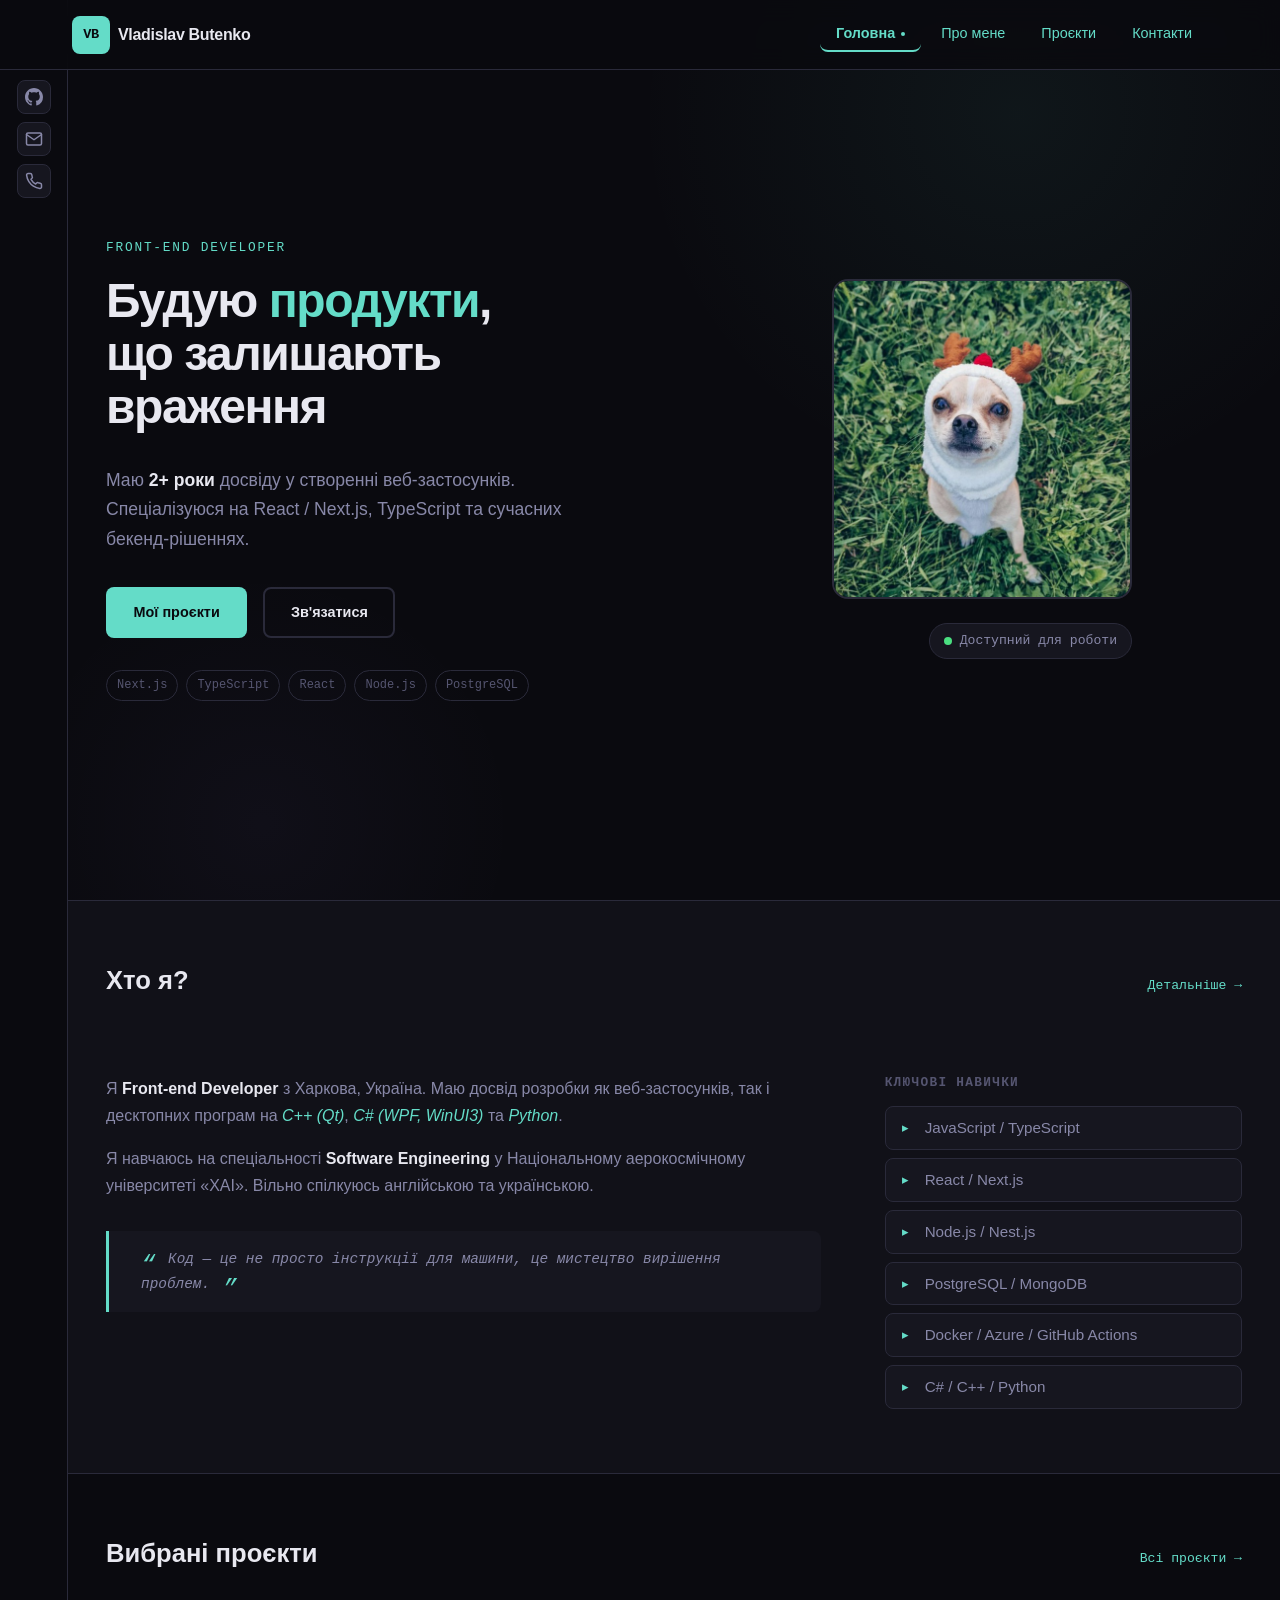
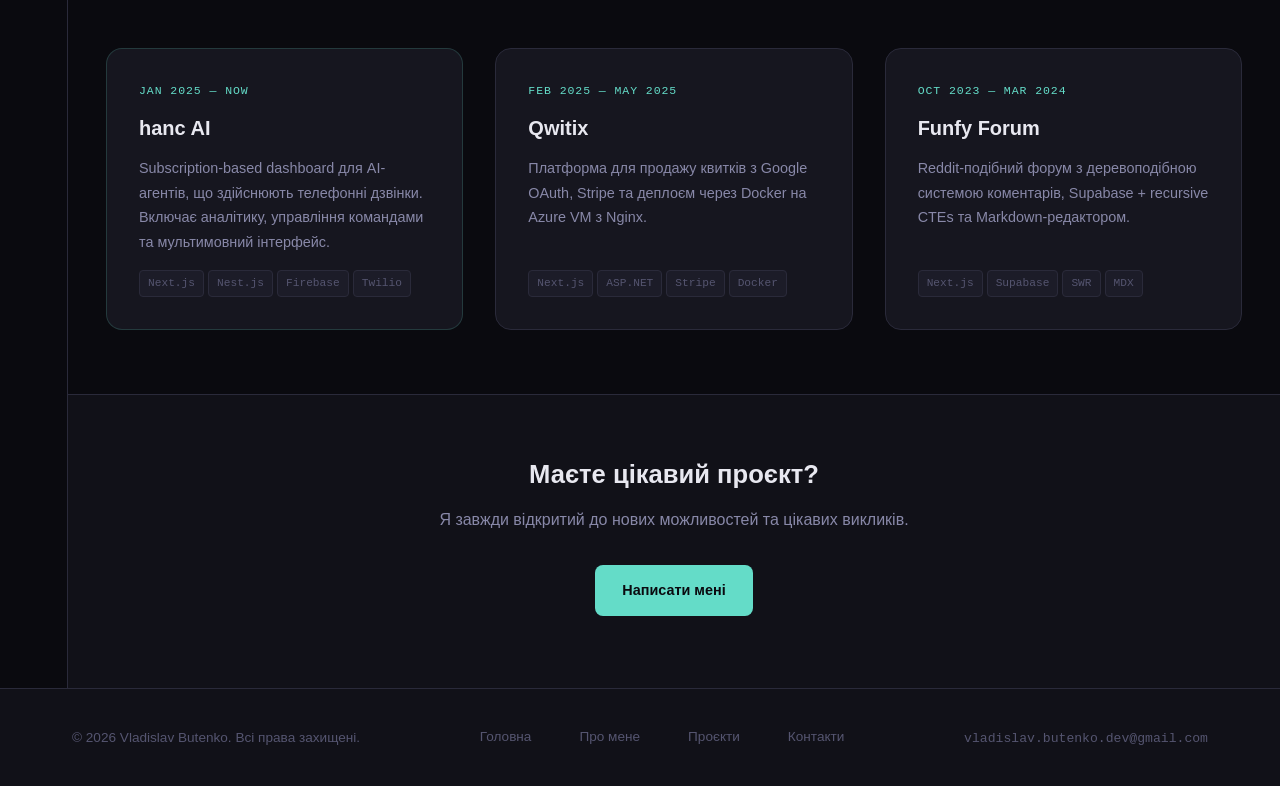
==== commit 80127caa: "feat: add navigation toggle functionality and form submission feedback across multiple pages" ====
--- a/index.html
+++ b/index.html
@@ -332,6 +332,12 @@
     >
 
     <script>
+      document.querySelectorAll(".nav-link").forEach(function (link) {
+        link.addEventListener("click", function () {
+          document.getElementById("menu-toggle").checked = false;
+        });
+      });
+
       var backToTop = document.querySelector(".back-to-top");
       if (backToTop) {
         function toggleBackToTop() {
--- a/styles.css
+++ b/styles.css
@@ -0,0 +1,2108 @@
+/* ===================================================
+   =====    CSS CUSTOM PROPERTIES                =====
+   =================================================== */
+:root {
+  /* Colors */
+  --color-bg: #0a0a0f;
+  --color-bg-2: #111118;
+  --color-bg-card: #16161f;
+  --color-bg-card-2: #1c1c28;
+  --color-border: #2a2a3a;
+  --color-border-light: rgba(100, 220, 200, 0.18);
+
+  --color-primary: #64dcc8;
+  --color-primary-dark: #3ab8a3;
+  --color-primary-glow: rgba(100, 220, 200, 0.18);
+
+  --color-secondary: #a78bfa;
+
+  --color-text: #e8e8f0;
+  --color-text-muted: #8888a8;
+  --color-text-dim: #555570;
+
+  /* Typography */
+  --font-main: "Space Grotesk", Arial, sans-serif;
+  --font-sans: "Space Grotesk", Arial, sans-serif;
+  --font-heading: "Space Grotesk", Arial, sans-serif;
+  --font-mono: "Space Mono", "Courier New", monospace;
+
+  /* Spacing */
+  --spacing-xs: 0.25rem;
+  --spacing-sm: 0.5rem;
+  --spacing-md: 1rem;
+  --spacing-lg: 2rem;
+  --spacing-xl: 4rem;
+  --spacing-2xl: 6rem;
+
+  /* Layout */
+  --container-max: 1200px;
+  --header-h: 70px;
+  --sidebar-w: 250px;
+  --border-radius: 8px;
+  --border-radius-lg: 16px;
+}
+
+/* ===================================================
+   ===== RESET & BASE                            =====
+   =================================================== */
+*,
+*::before,
+*::after {
+  box-sizing: border-box;
+  margin: 0;
+  padding: 0;
+}
+
+html {
+  scroll-behavior: smooth;
+  font-size: 16px;
+}
+
+body {
+  background-color: var(--color-bg);
+  color: var(--color-text);
+  font-family: var(--font-main);
+  font-size: 1rem;
+  line-height: 1.7;
+  -webkit-font-smoothing: antialiased;
+  overflow-x: hidden;
+}
+
+/* ===== Screen reader only ===== */
+.sr-only {
+  position: absolute;
+  width: 1px;
+  height: 1px;
+  padding: 0;
+  margin: -1px;
+  overflow: hidden;
+  clip: rect(0, 0, 0, 0);
+  white-space: nowrap;
+  border-width: 0;
+}
+
+h1,
+h2,
+h3,
+h4,
+h5,
+h6 {
+  font-family: var(--font-heading);
+  font-weight: 700;
+  line-height: 1.2;
+  color: var(--color-text);
+}
+
+h1 {
+  font-size: 3rem;
+}
+h2 {
+  font-size: 1.6rem;
+}
+h3 {
+  font-size: 1.3rem;
+}
+h4 {
+  font-size: 1.1rem;
+  font-weight: 600;
+}
+
+p {
+  margin-bottom: var(--spacing-md);
+  color: var(--color-text-muted);
+}
+
+strong {
+  color: var(--color-text);
+  font-weight: 600;
+}
+em {
+  color: var(--color-primary);
+  font-style: italic;
+}
+
+/* ===== Link styles — LVHA order ===== */
+a:link {
+  color: var(--color-primary);
+  text-decoration: none;
+}
+a:visited {
+  color: var(--color-primary-dark);
+}
+a:hover {
+  color: var(--color-primary);
+  text-decoration: underline;
+}
+a:active {
+  color: #fff;
+}
+a:focus {
+  outline: 2px solid var(--color-primary);
+  outline-offset: 3px;
+  border-radius: 3px;
+}
+
+/* ===================================================
+   =====            PAGE GRID LAYOUT             =====
+   =================================================== */
+
+.page {
+  display: grid;
+  grid-template-areas:
+    "header  header"
+    "sidebar content"
+    "footer  footer";
+  grid-template-columns: 68px 1fr;
+  min-height: 100vh;
+}
+
+.page-header {
+  grid-area: header;
+}
+.page-content {
+  grid-area: content;
+}
+.page-sidebar {
+  grid-area: sidebar;
+}
+.page-footer {
+  grid-area: footer;
+}
+
+.social-nav {
+  align-self: stretch;
+  justify-content: center;
+  padding: 0;
+  background-color: var(--color-bg);
+  border-right: 1px solid var(--color-border);
+  min-height: calc(100vh - var(--header-h));
+}
+
+.social-nav-label {
+  display: none;
+  margin-bottom: var(--spacing-sm);
+  color: var(--color-text-dim);
+  font-size: 0.82rem;
+  font-weight: 600;
+  letter-spacing: 0.08em;
+  text-transform: uppercase;
+  text-align: center;
+}
+
+.social-nav-list {
+  list-style: none;
+  display: flex;
+  justify-content: center;
+  gap: var(--spacing-sm);
+  margin: 0;
+
+  flex-direction: column;
+  align-items: center;
+  position: sticky;
+  top: 64px;
+  width: auto;
+  padding-top: var(--spacing-md);
+  padding-bottom: var(--spacing-md);
+  z-index: 2;
+}
+
+.social-nav-link {
+  width: 34px;
+  height: 34px;
+  border-radius: 8px;
+  display: inline-flex;
+  align-items: center;
+  justify-content: center;
+  border: 1px solid var(--color-border);
+  background-color: var(--color-bg-card);
+  color: var(--color-text-muted);
+}
+
+.social-nav-link:link,
+.social-nav-link:visited {
+  color: var(--color-text-muted);
+}
+
+.social-nav-link:hover {
+  color: var(--color-primary);
+  border-color: var(--color-primary);
+  background-color: var(--color-primary-glow);
+  transform: translateY(-2px);
+  box-shadow: 0 8px 22px rgba(0, 0, 0, 0.22);
+  text-decoration: none;
+}
+
+.social-nav-link:active {
+  transform: translateY(0);
+}
+
+/* ===================================================
+   =====   LAYOUT UTILITIES                      =====
+   =================================================== */
+.container {
+  max-width: var(--container-max);
+  margin-inline: auto;
+  padding-inline: var(--spacing-lg);
+}
+
+.section {
+  padding-block: var(--spacing-xl);
+}
+
+/* ===================================================
+   =====    HEADER & NAVIGATION                  =====
+   =================================================== */
+.site-header {
+  position: fixed;
+  top: 0;
+  left: 0;
+  right: 0;
+  z-index: 100;
+  height: var(--header-h);
+  background-color: rgba(10, 10, 15, 0.85);
+  border-bottom: 1px solid var(--color-border);
+  backdrop-filter: blur(12px);
+  -webkit-backdrop-filter: blur(12px);
+}
+
+.site-header:hover {
+  box-shadow: 0 4px 32px rgba(0, 0, 0, 0.4);
+}
+
+.header-inner {
+  display: flex;
+  align-items: center;
+  justify-content: space-between;
+  height: 100%;
+  max-width: var(--container-max);
+  margin-inline: auto;
+  padding-inline: var(--spacing-lg);
+  gap: var(--spacing-md);
+}
+
+/* ===== Logo ===== */
+.logo {
+  display: flex;
+  align-items: center;
+  gap: var(--spacing-sm);
+  text-decoration: none;
+  color: var(--color-text);
+  font-weight: 700;
+  letter-spacing: -0.02em;
+  flex-shrink: 0;
+}
+
+.logo:link,
+.logo:visited {
+  color: var(--color-text);
+}
+.logo:hover {
+  opacity: 0.8;
+  text-decoration: none;
+}
+.logo:active {
+  opacity: 0.6;
+}
+.logo:focus {
+  outline: 2px solid var(--color-primary);
+  outline-offset: 4px;
+}
+
+.logo-mark {
+  display: flex;
+  align-items: center;
+  justify-content: center;
+  width: 38px;
+  height: 38px;
+  background-color: var(--color-primary);
+  color: var(--color-bg);
+  font-family: var(--font-mono);
+  font-size: 0.85rem;
+  font-weight: 700;
+  border-radius: 8px;
+  flex-shrink: 0;
+}
+
+.logo:hover .logo-mark {
+  transform: rotate(-5deg) scale(1.08);
+  box-shadow: 0 0 20px var(--color-primary-glow);
+}
+
+.logo-text {
+  font-size: 1rem;
+  white-space: nowrap;
+}
+
+.menu-toggle {
+  display: none;
+}
+
+/* ===== Nav list ===== */
+.nav {
+  display: flex;
+  flex-direction: row;
+  align-items: center;
+}
+
+.nav-list {
+  display: flex;
+  align-items: center;
+  list-style: none;
+  position: static;
+  flex-direction: row;
+  background-color: transparent;
+  border: none;
+  padding: 0;
+  gap: var(--spacing-xs);
+  animation: none;
+}
+
+.nav-item {
+  position: relative;
+}
+
+/* Nav links */
+nav ul li a {
+  display: block;
+  padding: var(--spacing-xs) var(--spacing-md);
+  color: var(--color-text-muted);
+  font-size: 0.9rem;
+  font-weight: 500;
+  text-decoration: none;
+  border-radius: var(--border-radius);
+  border-bottom: 2px solid transparent;
+}
+
+nav ul li a:hover {
+  color: var(--color-primary);
+  border-bottom-color: var(--color-primary);
+  background-color: var(--color-primary-glow);
+  text-decoration: none;
+}
+
+nav ul li a:active {
+  color: #fff;
+}
+
+nav ul li a:focus {
+  outline: 2px solid var(--color-primary);
+  outline-offset: 2px;
+}
+
+.nav-current {
+  display: block;
+  padding: var(--spacing-xs) var(--spacing-md);
+  color: var(--color-primary);
+  font-size: 0.9rem;
+  font-weight: 600;
+  border-bottom: 2px solid var(--color-primary);
+  border-radius: var(--border-radius);
+}
+
+/* Pseudo-element active dot */
+.nav-current::after {
+  content: "";
+  display: inline-block;
+  width: 4px;
+  height: 4px;
+  background-color: var(--color-primary);
+  border-radius: 50%;
+  margin-left: 6px;
+  vertical-align: middle;
+}
+
+/* ===================================================
+   =====   HERO SECTION (index.html)             =====
+   =================================================== */
+#hero {
+  padding-top: calc(var(--header-h) + var(--spacing-xl));
+  padding-bottom: var(--spacing-2xl);
+  min-height: 100vh;
+  display: flex;
+  align-items: center;
+  position: relative;
+  overflow: hidden;
+}
+
+/* Background glow decoration */
+#hero::before {
+  content: "";
+  position: absolute;
+  top: -30%;
+  right: -10%;
+  width: 60vw;
+  height: 60vw;
+  background: radial-gradient(
+    circle,
+    rgba(100, 220, 200, 0.06) 0%,
+    transparent 70%
+  );
+  pointer-events: none;
+  z-index: 0;
+}
+
+#hero::after {
+  content: "";
+  position: absolute;
+  bottom: -20%;
+  left: -5%;
+  width: 40vw;
+  height: 40vw;
+  background: radial-gradient(
+    circle,
+    rgba(167, 139, 250, 0.04) 0%,
+    transparent 70%
+  );
+  pointer-events: none;
+  z-index: 0;
+}
+
+.hero-layout {
+  display: grid;
+  grid-template-columns: 1fr 1fr;
+  gap: var(--spacing-2xl);
+  position: relative;
+  z-index: 1;
+  align-items: center;
+  grid-auto-flow: column;
+}
+
+.hero-tag {
+  font-family: var(--font-mono);
+  font-size: 0.8rem;
+  color: var(--color-primary);
+  letter-spacing: 0.14em;
+  text-transform: uppercase;
+  margin-bottom: var(--spacing-md);
+}
+
+.hero-title {
+  font-size: 3rem;
+  font-weight: 700;
+  line-height: 1.1;
+  letter-spacing: -0.03em;
+  margin-bottom: var(--spacing-lg);
+  color: var(--color-text);
+}
+
+.hero-title em {
+  font-style: normal;
+  color: var(--color-primary);
+  position: relative;
+}
+
+/* Pseudo-element animated underline */
+.hero-title em::after {
+  content: "";
+  position: absolute;
+  bottom: 2px;
+  left: 0;
+  width: 0;
+  height: 3px;
+  background-color: var(--color-primary);
+  border-radius: 2px;
+}
+
+.hero-title strong {
+  color: var(--color-text);
+}
+
+.hero-description {
+  font-size: 1.1rem;
+  color: var(--color-text-muted);
+  max-width: 520px;
+  margin-bottom: var(--spacing-lg);
+}
+
+.hero-actions {
+  display: flex;
+  flex-wrap: wrap;
+  gap: var(--spacing-md);
+  margin-bottom: var(--spacing-lg);
+}
+
+/* Hero stack tags */
+.hero-stack {
+  display: flex;
+  flex-wrap: wrap;
+  gap: var(--spacing-sm);
+  list-style: none;
+  margin-top: var(--spacing-md);
+}
+
+.hero-stack > li {
+  font-family: var(--font-mono);
+  font-size: 0.75rem;
+  color: var(--color-text-dim);
+  padding: 4px 10px;
+  border: 1px solid var(--color-border);
+  border-radius: 100px;
+}
+
+.hero-stack > li:hover {
+  border-color: var(--color-primary);
+  color: var(--color-primary);
+  transform: translateY(-2px);
+}
+
+/* ===== Avatar ===== */
+.hero-visual {
+  display: flex;
+  flex-direction: column;
+  align-items: flex-end;
+  gap: var(--spacing-md);
+  justify-self: center;
+}
+
+.avatar-wrapper {
+  position: relative;
+  display: inline-block;
+}
+
+.avatar-img {
+  width: 300px;
+  height: 320px;
+  object-fit: cover;
+  border-radius: var(--border-radius-lg);
+  border: 2px solid var(--color-border);
+}
+
+.avatar-img:hover {
+  transform: translateY(-8px) scale(1.02);
+  box-shadow: 0 32px 64px rgba(100, 220, 200, 0.15);
+}
+
+/* Decorative ring — position: absolute */
+.avatar-ring {
+  position: absolute;
+  top: -8px;
+  left: -8px;
+  right: -8px;
+  bottom: -8px;
+  border: 2px solid var(--color-primary);
+  border-radius: calc(var(--border-radius-lg) + 8px);
+  opacity: 0;
+  z-index: -1;
+}
+
+.avatar-wrapper:hover .avatar-ring {
+  opacity: 0.5;
+}
+
+.hero-badge {
+  display: flex;
+  align-items: center;
+  gap: var(--spacing-sm);
+  font-size: 0.82rem;
+  color: var(--color-text-muted);
+  background-color: var(--color-bg-card);
+  border: 1px solid var(--color-border);
+  border-radius: 100px;
+  padding: 6px 14px;
+  font-family: var(--font-mono);
+}
+
+.badge-dot {
+  width: 8px;
+  height: 8px;
+  background-color: #4ade80;
+  border-radius: 50%;
+  flex-shrink: 0;
+}
+
+/* ===================================================
+   =====    BUTTONS                              =====
+   =================================================== */
+.btn {
+  display: inline-block;
+  padding: 0.7rem 1.6rem;
+  font-size: 0.9rem;
+  font-weight: 600;
+  font-family: var(--font-main);
+  border-radius: var(--border-radius);
+  cursor: pointer;
+  text-decoration: none;
+  border: 2px solid transparent;
+  position: relative;
+  overflow: hidden;
+}
+
+/* Ripple pseudo-element on button */
+.btn::after {
+  content: "";
+  position: absolute;
+  inset: 0;
+  background: rgba(255, 255, 255, 0.08);
+  opacity: 0;
+  border-radius: inherit;
+}
+
+.btn:hover {
+  transform: translateY(-3px);
+  text-decoration: none;
+}
+.btn:hover::after {
+  opacity: 1;
+}
+.btn:active {
+  transform: translateY(0);
+}
+.btn:focus {
+  outline: 2px solid var(--color-primary);
+  outline-offset: 3px;
+}
+
+.btn-primary {
+  background-color: var(--color-primary);
+  color: var(--color-bg);
+}
+
+.btn-primary:link,
+.btn-primary:visited {
+  color: var(--color-bg);
+}
+
+.btn-primary:hover {
+  background-color: #fff;
+  color: var(--color-bg);
+  box-shadow: 0 10px 28px var(--color-primary-glow);
+}
+
+.btn-outline {
+  background-color: transparent;
+  color: var(--color-text);
+  border-color: var(--color-border);
+}
+
+.btn-outline:link,
+.btn-outline:visited {
+  color: var(--color-text);
+}
+
+.btn-outline:hover {
+  border-color: var(--color-primary);
+  color: var(--color-primary);
+  background-color: var(--color-primary-glow);
+  box-shadow: 0 6px 20px var(--color-primary-glow);
+}
+
+.btn-sent {
+  background-color: #4ade80;
+  cursor: not-allowed;
+  transform: none !important;
+}
+
+/* ===================================================
+   =====   SECTION HEADERS                       =====
+   =================================================== */
+.section-header {
+  display: flex;
+  align-items: baseline;
+  justify-content: space-between;
+  gap: var(--spacing-md);
+  margin-bottom: var(--spacing-xl);
+}
+
+.section-title {
+  position: relative;
+  display: inline-block;
+  padding-bottom: var(--spacing-sm);
+}
+
+/* Pseudo-element decorative line */
+.section-title::after {
+  content: "";
+  display: block;
+  width: 0;
+  height: 3px;
+  background-color: var(--color-primary);
+  border-radius: 2px;
+  margin-top: var(--spacing-xs);
+}
+
+.section-link {
+  font-family: var(--font-mono);
+  font-size: 0.82rem;
+  color: var(--color-primary);
+  white-space: nowrap;
+}
+
+.section-link:hover {
+  letter-spacing: 0.05em;
+  text-decoration: none;
+  opacity: 0.8;
+}
+
+/* ===================================================
+   =====     ABOUT PREVIEW SECTION               =====
+   =================================================== */
+.section-about-preview {
+  background-color: var(--color-bg-2);
+  border-top: 1px solid var(--color-border);
+  border-bottom: 1px solid var(--color-border);
+}
+
+.about-preview-grid {
+  display: grid;
+  grid-template-columns: 2fr 1fr;
+  gap: var(--spacing-xl);
+}
+
+.about-preview-text p {
+  color: var(--color-text-muted);
+}
+
+.home-quote {
+  border-left: 3px solid var(--color-primary);
+  padding: var(--spacing-md) var(--spacing-lg);
+  margin-top: var(--spacing-lg);
+  background-color: var(--color-bg-card);
+  border-radius: 0 var(--border-radius) var(--border-radius) 0;
+  overflow: hidden;
+}
+
+.home-quote:hover {
+  border-color: var(--color-secondary);
+  transform: translateX(4px);
+}
+
+.home-quote p {
+  font-family: var(--font-mono);
+  font-size: 0.9rem;
+  color: var(--color-text-muted);
+  font-style: italic;
+  margin: 0;
+}
+
+/* Pseudo-element quotes */
+.home-quote p::before {
+  content: "\201C";
+  color: var(--color-primary);
+  font-size: 1.5rem;
+  line-height: 0;
+  vertical-align: -0.35em;
+  margin-right: 4px;
+}
+.home-quote p::after {
+  content: "\201D";
+  color: var(--color-primary);
+  font-size: 1.5rem;
+  line-height: 0;
+  vertical-align: -0.35em;
+  margin-left: 4px;
+}
+
+/* Skills list aside */
+.about-preview-aside h3 {
+  font-size: 0.8rem;
+  text-transform: uppercase;
+  letter-spacing: 0.1em;
+  color: var(--color-text-dim);
+  margin-bottom: var(--spacing-md);
+  font-family: var(--font-mono);
+}
+
+.skills-list {
+  list-style: none;
+  display: flex;
+  flex-direction: column;
+  gap: var(--spacing-sm);
+}
+
+.skills-list li {
+  display: flex;
+  align-items: center;
+  gap: var(--spacing-sm);
+  font-size: 0.95rem;
+  color: var(--color-text-muted);
+  padding: var(--spacing-sm) var(--spacing-md);
+  background-color: var(--color-bg-card);
+  border: 1px solid var(--color-border);
+  border-radius: var(--border-radius);
+}
+
+.skills-list li:hover {
+  border-color: var(--color-primary);
+  color: var(--color-text);
+  transform: translateX(4px);
+}
+
+/* Pseudo-element bullet */
+.skills-list li::before {
+  content: "▸";
+  color: var(--color-primary);
+  font-size: 0.8rem;
+  flex-shrink: 0;
+}
+
+/* ===================================================
+   =====     PROJECT CARDS                       =====
+   =================================================== */
+
+.featured-grid,
+.projects-grid {
+  display: grid;
+  grid-template-columns: repeat(3, 1fr);
+  gap: var(--spacing-lg);
+  margin-top: var(--spacing-lg);
+}
+
+.project-card {
+  background-color: var(--color-bg-card);
+  border: 1px solid var(--color-border);
+  border-radius: var(--border-radius-lg);
+  padding: var(--spacing-lg);
+  display: flex;
+  flex-direction: column;
+  gap: var(--spacing-md);
+  overflow: hidden;
+  position: relative;
+}
+
+.project-card:hover {
+  transform: translateY(-8px);
+  box-shadow:
+    0 20px 48px rgba(0, 0, 0, 0.35),
+    0 0 0 1px var(--color-border-light);
+  border-color: var(--color-border-light);
+}
+
+.project-card::before {
+  content: "";
+  position: absolute;
+  top: 0;
+  left: 0;
+  right: 0;
+  height: 2px;
+  background: linear-gradient(
+    90deg,
+    transparent,
+    var(--color-primary),
+    transparent
+  );
+  opacity: 0;
+}
+
+.project-card:hover::before {
+  opacity: 1;
+}
+
+.project-card--featured {
+  border-color: var(--color-border-light);
+}
+
+.card-tag {
+  font-family: var(--font-mono);
+  font-size: 0.72rem;
+  color: var(--color-primary);
+  text-transform: uppercase;
+  letter-spacing: 0.08em;
+}
+
+.card-title {
+  display: flex;
+  align-items: center;
+  flex-wrap: wrap;
+  gap: var(--spacing-xs);
+  font-size: 1.25rem;
+  font-weight: 700;
+  color: var(--color-text);
+}
+
+.project-card:hover .card-title {
+  color: var(--color-primary);
+}
+
+.card-description {
+  font-size: 0.9rem;
+  color: var(--color-text-muted);
+  flex: 1;
+  margin: 0;
+}
+
+.card-stack {
+  display: flex;
+  flex-wrap: wrap;
+  gap: var(--spacing-xs);
+  list-style: none;
+  margin-top: auto;
+}
+
+.card-stack li {
+  font-family: var(--font-mono);
+  font-size: 0.7rem;
+  color: var(--color-text-dim);
+  background-color: var(--color-bg-card-2);
+  border: 1px solid var(--color-border);
+  padding: 3px 8px;
+  border-radius: 4px;
+}
+
+.card-stack li:hover {
+  border-color: var(--color-primary);
+  color: var(--color-primary);
+}
+
+/* Card media placeholder */
+.card-media {
+  margin: 0;
+  border-radius: var(--border-radius);
+  overflow: hidden;
+}
+
+.card-media-placeholder {
+  width: 100%;
+  height: 120px;
+  background-color: var(--color-bg-card-2);
+  border: 1px solid var(--color-border);
+  border-radius: var(--border-radius);
+  display: flex;
+  align-items: center;
+  justify-content: center;
+}
+
+.project-card:hover .card-media-placeholder {
+  background-color: var(--color-bg);
+}
+
+.card-media-image {
+  width: 100%;
+  height: 120px;
+  object-fit: cover;
+  object-position: center;
+  display: block;
+  background-color: var(--color-bg-card-2);
+  border-radius: var(--border-radius);
+  border: 1px solid var(--color-border);
+}
+
+.media-icon {
+  font-family: var(--font-mono);
+  font-size: 1.5rem;
+  color: var(--color-primary);
+  opacity: 0.5;
+}
+
+.project-card:hover .media-icon {
+  opacity: 0.9;
+  transform: scale(1.1);
+}
+
+.card-media figcaption {
+  font-size: 0.75rem;
+  color: var(--color-text-dim);
+  margin-top: var(--spacing-xs);
+  font-family: var(--font-mono);
+}
+
+.card-media-placeholder--cpp .media-icon {
+  color: #0057b8;
+  opacity: 0.8;
+  font-size: 1.25rem;
+  font-weight: 700;
+}
+
+/* GitHub / external link inside card title */
+.project-full-title .project-gh-link,
+.card-title .project-gh-link {
+  display: inline-flex;
+  align-items: center;
+  color: var(--color-text-dim);
+  text-decoration: none;
+}
+
+.project-full-title .project-gh-link:hover,
+.card-title .project-gh-link:hover {
+  color: var(--color-primary);
+  transform: translateY(-2px);
+  text-decoration: none;
+}
+
+/* ===================================================
+   =====    CTA SECTION                          =====
+   =================================================== */
+.section-cta {
+  background-color: var(--color-bg-2);
+  border-top: 1px solid var(--color-border);
+}
+
+.cta-box {
+  text-align: center;
+  max-width: 560px;
+  margin-inline: auto;
+}
+
+.cta-box h2 {
+  margin-bottom: var(--spacing-md);
+}
+
+.cta-box p {
+  font-size: 1rem;
+  margin-bottom: var(--spacing-lg);
+}
+
+/* ===================================================
+   =====   PAGE HERO (inner pages)              =====
+   =================================================== */
+.page-hero {
+  padding-top: calc(var(--header-h) + var(--spacing-xl));
+  padding-bottom: var(--spacing-lg);
+  border-bottom: 1px solid var(--color-border);
+}
+
+.page-hero-tag {
+  font-family: var(--font-mono);
+  font-size: 0.78rem;
+  text-transform: uppercase;
+  letter-spacing: 0.14em;
+  color: var(--color-primary);
+  margin-bottom: var(--spacing-sm);
+}
+
+.page-hero-title {
+  font-size: 3rem;
+  margin-bottom: var(--spacing-md);
+}
+
+.page-hero-description {
+  font-size: 1.05rem;
+  color: var(--color-text-muted);
+  max-width: 540px;
+  margin: 0;
+}
+
+/* ===================================================
+   =====    ABOUT PAGE LAYOUT                    =====
+   =================================================== */
+.about-layout {
+  display: grid;
+  grid-template-columns: 1fr 320px;
+  gap: var(--spacing-2xl);
+}
+
+.about-main,
+.table-wrapper {
+  min-width: 0;
+}
+
+.about-main h2 {
+  margin-bottom: var(--spacing-md);
+  padding-bottom: var(--spacing-xs);
+  border-bottom: 1px solid var(--color-border);
+  position: relative;
+}
+
+.about-main h2::after {
+  content: "";
+  display: block;
+  width: 30px;
+  height: 2px;
+  background-color: var(--color-primary);
+  margin-top: var(--spacing-xs);
+}
+
+.about-bio p {
+  color: var(--color-text-muted);
+}
+
+.about-quote {
+  border-left: 3px solid var(--color-primary);
+  padding: var(--spacing-md) var(--spacing-lg);
+  margin-top: var(--spacing-lg);
+  background-color: var(--color-bg-card);
+  border-radius: 0 var(--border-radius) var(--border-radius) 0;
+}
+
+.about-quote:hover {
+  border-color: var(--color-secondary);
+  transform: translateX(4px);
+}
+
+.about-quote p {
+  font-family: var(--font-mono);
+  font-size: 0.92rem;
+  color: var(--color-text-muted);
+  font-style: italic;
+  margin: 0;
+}
+
+.about-quote p::before {
+  content: "\201C";
+  color: var(--color-primary);
+  font-size: 1.4rem;
+  line-height: 0;
+  vertical-align: -0.3em;
+  margin-right: 4px;
+}
+
+/* Education items */
+.edu-item {
+  padding: var(--spacing-lg);
+  background-color: var(--color-bg-card);
+  border: 1px solid var(--color-border);
+  border-radius: var(--border-radius-lg);
+  margin-bottom: var(--spacing-md);
+}
+
+.edu-item:hover {
+  border-color: var(--color-border-light);
+  transform: translateX(6px);
+  box-shadow: 0 8px 24px rgba(0, 0, 0, 0.2);
+}
+
+.edu-item h3 {
+  font-size: 1rem;
+  color: var(--color-text);
+  margin-bottom: var(--spacing-xs);
+}
+
+.edu-meta {
+  font-size: 0.85rem;
+  color: var(--color-primary);
+  font-family: var(--font-mono);
+  margin-bottom: var(--spacing-xs);
+}
+
+.edu-item p:last-child {
+  font-size: 0.9rem;
+  color: var(--color-text-muted);
+  margin: 0;
+}
+
+/* ===================================================
+   ===== TABLE                                   =====
+   =================================================== */
+.table-wrapper {
+  overflow-x: auto;
+  border-radius: var(--border-radius-lg);
+  border: 1px solid var(--color-border);
+  margin-bottom: var(--spacing-xl);
+  max-width: 100%;
+  -webkit-overflow-scrolling: touch;
+}
+
+.skills-table {
+  width: max-content;
+  min-width: 100%;
+  border-collapse: collapse;
+  font-size: 0.9rem;
+}
+
+.skills-table caption {
+  caption-side: top;
+  text-align: left;
+  padding: var(--spacing-md) var(--spacing-lg);
+  font-size: 0.8rem;
+  font-family: var(--font-mono);
+  color: var(--color-text-dim);
+  text-transform: uppercase;
+  letter-spacing: 0.08em;
+  border-bottom: 1px solid var(--color-border);
+}
+
+.skills-table thead th {
+  background-color: var(--color-bg-card-2);
+  color: var(--color-text);
+  font-weight: 600;
+  text-align: left;
+  padding: var(--spacing-md) var(--spacing-lg);
+  border-bottom: 2px solid var(--color-border);
+  font-size: 0.82rem;
+  text-transform: uppercase;
+  letter-spacing: 0.06em;
+}
+
+.skills-table tbody td {
+  padding: var(--spacing-md) var(--spacing-lg);
+  color: var(--color-text-muted);
+  border-bottom: 1px solid var(--color-border);
+  vertical-align: middle;
+}
+
+.skills-table tbody tr:nth-child(even) {
+  background-color: var(--color-bg-card);
+}
+.skills-table tbody tr:nth-child(odd) {
+  background-color: var(--color-bg);
+}
+
+.skills-table tbody tr:hover {
+  background-color: var(--color-primary-glow);
+}
+.skills-table tbody tr:hover td {
+  color: var(--color-text);
+}
+
+.skills-table th,
+.skills-table td {
+  white-space: nowrap;
+}
+
+.level-badge {
+  display: inline-block;
+  padding: 3px 10px;
+  border-radius: 100px;
+  font-size: 0.75rem;
+  font-family: var(--font-mono);
+  font-weight: 600;
+}
+
+.level-advanced {
+  background-color: rgba(100, 220, 200, 0.15);
+  color: var(--color-primary);
+}
+.level-intermediate {
+  background-color: rgba(250, 204, 21, 0.12);
+  color: #facc15;
+}
+.level-beginner {
+  background-color: rgba(156, 163, 175, 0.12);
+  color: #9ca3af;
+}
+
+/* ===================================================
+   ===== 17. DESCRIPTION LIST                    =====
+   =================================================== */
+.terms-list {
+  display: grid;
+  gap: var(--spacing-sm);
+  margin-bottom: var(--spacing-xl);
+  grid-template-columns: auto 1fr;
+  align-items: baseline;
+  column-gap: var(--spacing-lg);
+}
+
+.terms-list dt {
+  font-family: var(--font-mono);
+  font-size: 0.85rem;
+  color: var(--color-primary);
+  font-weight: 600;
+  margin-top: var(--spacing-sm);
+}
+
+.terms-list dd {
+  color: var(--color-text-muted);
+  font-size: 0.9rem;
+  padding-left: var(--spacing-md);
+  border-left: 2px solid var(--color-border);
+  margin: 0;
+}
+
+.terms-list dd:hover {
+  border-color: var(--color-primary);
+}
+
+/* ===================================================
+   ===== SIDEBAR CARDS                           =====
+   =================================================== */
+.about-sidebar {
+  display: flex;
+  flex-direction: column;
+  gap: var(--spacing-lg);
+}
+
+.sidebar-card {
+  background-color: var(--color-bg-card);
+  border: 1px solid var(--color-border);
+  border-radius: var(--border-radius-lg);
+  padding: var(--spacing-lg);
+}
+
+.sidebar-card:hover {
+  border-color: var(--color-border-light);
+  transform: translateY(-2px);
+}
+
+.sidebar-card h3 {
+  font-size: 0.78rem;
+  text-transform: uppercase;
+  letter-spacing: 0.1em;
+  color: var(--color-text-dim);
+  font-family: var(--font-mono);
+  margin-bottom: var(--spacing-md);
+}
+
+.sidebar-card p {
+  font-size: 0.9rem;
+  color: var(--color-text-muted);
+  margin: 0;
+}
+
+.sidebar-avatar {
+  text-align: center;
+  margin-bottom: var(--spacing-md);
+}
+
+.sidebar-avatar img {
+  width: 100px;
+  height: 100px;
+  object-fit: cover;
+  border-radius: 50%;
+  border: 2px solid var(--color-primary);
+  margin-inline: auto;
+  margin-bottom: var(--spacing-sm);
+}
+
+.sidebar-avatar img:hover {
+  transform: scale(1.08);
+  box-shadow: 0 12px 32px var(--color-primary-glow);
+}
+
+.sidebar-avatar figcaption {
+  font-size: 0.85rem;
+  color: var(--color-text-muted);
+  font-weight: 600;
+}
+
+/* Language list */
+.lang-list {
+  list-style: none;
+  display: flex;
+  flex-direction: column;
+  gap: var(--spacing-sm);
+}
+
+.lang-list li {
+  display: flex;
+  justify-content: space-between;
+  align-items: center;
+  font-size: 0.9rem;
+}
+
+.lang-name {
+  color: var(--color-text-muted);
+}
+.lang-level {
+  font-family: var(--font-mono);
+  font-size: 0.78rem;
+  color: var(--color-primary);
+  background-color: var(--color-primary-glow);
+  padding: 2px 8px;
+  border-radius: 4px;
+}
+
+/* Quick contacts */
+.contact-quick {
+  list-style: none;
+  display: flex;
+  flex-direction: column;
+  gap: var(--spacing-sm);
+}
+
+.contact-quick li a {
+  font-size: 0.88rem;
+  word-break: break-all;
+}
+
+/* ===================================================
+   ===== EXPERIENCE TIMELINE                     =====
+   =================================================== */
+.section-experience {
+  background-color: var(--color-bg-2);
+  border-top: 1px solid var(--color-border);
+}
+
+.experience-list {
+  list-style: none;
+  display: flex;
+  flex-direction: column;
+  gap: 0;
+  position: relative;
+  margin-top: var(--spacing-lg);
+}
+
+.experience-list::before {
+  content: "";
+  position: absolute;
+  left: 0;
+  top: 0;
+  bottom: 0;
+  width: 1px;
+  background: linear-gradient(to bottom, var(--color-primary), transparent);
+}
+
+.exp-item {
+  padding: var(--spacing-lg) 0 var(--spacing-lg) var(--spacing-xl);
+  border-bottom: 1px solid var(--color-border);
+  position: relative;
+}
+
+.exp-item:hover {
+  transform: translateX(4px);
+}
+.exp-item:last-child {
+  border-bottom: none;
+}
+
+.exp-item::before {
+  content: "";
+  position: absolute;
+  left: -4px;
+  top: calc(var(--spacing-lg) + 0.4rem);
+  width: 9px;
+  height: 9px;
+  background-color: var(--color-primary);
+  border-radius: 50%;
+  border: 2px solid var(--color-bg-2);
+}
+
+.exp-item:hover::before {
+  box-shadow: 0 0 10px var(--color-primary);
+  transform: scale(1.4);
+}
+
+.exp-meta {
+  display: flex;
+  align-items: center;
+  gap: var(--spacing-sm);
+  margin-bottom: var(--spacing-xs);
+}
+
+.exp-date {
+  font-family: var(--font-mono);
+  font-size: 0.78rem;
+  color: var(--color-text-dim);
+}
+
+.exp-badge {
+  font-family: var(--font-mono);
+  font-size: 0.68rem;
+  color: #4ade80;
+  background-color: rgba(74, 222, 128, 0.1);
+  padding: 2px 8px;
+  border-radius: 4px;
+  border: 1px solid rgba(74, 222, 128, 0.2);
+}
+
+.exp-title {
+  font-size: 1.1rem;
+  font-weight: 700;
+  color: var(--color-text);
+  margin-bottom: 2px;
+}
+
+.exp-company {
+  font-family: var(--font-mono);
+  font-size: 0.82rem;
+  color: var(--color-primary);
+  margin-bottom: var(--spacing-sm);
+}
+
+.exp-desc {
+  font-size: 0.9rem;
+  color: var(--color-text-muted);
+  max-width: 640px;
+  margin: 0;
+}
+
+/* ===================================================
+   =====  PROJECTS PAGE                          =====
+   =================================================== */
+.project-full {
+  background-color: var(--color-bg-card);
+  border: 1px solid var(--color-border);
+  border-radius: var(--border-radius-lg);
+  padding: var(--spacing-xl);
+  margin-bottom: var(--spacing-xl);
+  position: relative;
+  overflow: hidden;
+}
+
+.project-full::before {
+  content: "";
+  position: absolute;
+  top: 0;
+  left: -100%;
+  width: 100%;
+  height: 2px;
+  background: linear-gradient(
+    90deg,
+    transparent,
+    var(--color-primary),
+    var(--color-secondary),
+    transparent
+  );
+}
+
+.project-full:hover::before {
+  left: 100%;
+}
+
+.project-full:hover {
+  border-color: var(--color-border-light);
+  box-shadow: 0 16px 48px rgba(0, 0, 0, 0.25);
+}
+
+.project-full-header {
+  display: flex;
+  justify-content: space-between;
+  align-items: flex-start;
+  flex-wrap: wrap;
+  gap: var(--spacing-md);
+  margin-bottom: var(--spacing-lg);
+  padding-bottom: var(--spacing-lg);
+  border-bottom: 1px solid var(--color-border);
+}
+
+.project-full-tag {
+  font-family: var(--font-mono);
+  font-size: 0.72rem;
+  color: var(--color-primary);
+  text-transform: uppercase;
+  letter-spacing: 0.1em;
+  display: block;
+  margin-bottom: var(--spacing-xs);
+}
+
+.project-full-title {
+  font-size: 1.6rem;
+  font-weight: 700;
+  margin-bottom: var(--spacing-xs);
+  display: flex;
+  align-items: center;
+  gap: var(--spacing-sm);
+  flex-wrap: wrap;
+}
+
+.project-full-role {
+  font-size: 0.85rem;
+  color: var(--color-text-dim);
+  font-family: var(--font-mono);
+}
+
+.project-status {
+  display: inline-flex;
+  align-items: center;
+  gap: 6px;
+  font-family: var(--font-mono);
+  font-size: 0.75rem;
+  padding: 5px 12px;
+  border-radius: 100px;
+  flex-shrink: 0;
+}
+
+.project-status--active {
+  color: #4ade80;
+  background-color: rgba(74, 222, 128, 0.1);
+  border: 1px solid rgba(74, 222, 128, 0.2);
+}
+
+.project-status--active::before {
+  content: "";
+  width: 6px;
+  height: 6px;
+  background-color: #4ade80;
+  border-radius: 50%;
+}
+
+.project-full-layout {
+  display: grid;
+  grid-template-columns: 1fr 280px;
+  gap: var(--spacing-xl);
+}
+
+.project-full-main h4 {
+  font-size: 0.8rem;
+  text-transform: uppercase;
+  letter-spacing: 0.1em;
+  color: var(--color-text-dim);
+  font-family: var(--font-mono);
+  margin-bottom: var(--spacing-sm);
+  margin-top: var(--spacing-lg);
+}
+
+.project-full-main h4:first-child {
+  margin-top: 0;
+}
+
+.project-full-main p {
+  font-size: 0.95rem;
+  color: var(--color-text-muted);
+}
+
+.project-tasks {
+  list-style: none;
+  display: flex;
+  flex-direction: column;
+  gap: var(--spacing-xs);
+}
+
+.project-tasks li {
+  font-size: 0.9rem;
+  color: var(--color-text-muted);
+  padding-left: var(--spacing-md);
+  position: relative;
+}
+
+.project-tasks li:hover {
+  color: var(--color-text);
+  transform: translateX(4px);
+}
+
+.project-tasks li::before {
+  content: "→";
+  position: absolute;
+  left: 0;
+  color: var(--color-primary);
+  font-size: 0.85rem;
+}
+
+.project-tasks li:hover::before {
+  transform: translateX(3px);
+}
+
+.tech-stack-card {
+  background-color: var(--color-bg-card-2);
+  border: 1px solid var(--color-border);
+  border-radius: var(--border-radius-lg);
+  padding: var(--spacing-lg);
+}
+
+.tech-stack-card h4 {
+  font-size: 0.78rem;
+  text-transform: uppercase;
+  letter-spacing: 0.1em;
+  color: var(--color-text-dim);
+  font-family: var(--font-mono);
+  margin-bottom: var(--spacing-md);
+}
+
+.tech-stack-list {
+  list-style: none;
+  display: flex;
+  flex-wrap: wrap;
+  gap: var(--spacing-xs);
+}
+
+.tech-stack-list li {
+  font-family: var(--font-mono);
+  font-size: 0.75rem;
+  color: var(--color-primary);
+  background-color: var(--color-primary-glow);
+  border: 1px solid var(--color-border-light);
+  padding: 4px 10px;
+  border-radius: 6px;
+}
+
+.tech-stack-list li:hover {
+  background-color: var(--color-primary);
+  color: var(--color-bg);
+  transform: translateY(-2px);
+}
+
+.section-personal {
+  background-color: var(--color-bg-2);
+  border-top: 1px solid var(--color-border);
+}
+
+/* Demo video */
+.section-media {
+  border-top: 1px solid var(--color-border);
+}
+
+.media-figure {
+  border: 1px solid var(--color-border);
+  border-radius: var(--border-radius-lg);
+  overflow: hidden;
+  background-color: var(--color-bg-card);
+}
+
+.demo-video {
+  display: block;
+  background-color: var(--color-bg-card-2);
+  min-height: 200px;
+}
+
+.media-figure figcaption {
+  padding: var(--spacing-md) var(--spacing-lg);
+  font-size: 0.82rem;
+  font-family: var(--font-mono);
+  color: var(--color-text-dim);
+  border-top: 1px solid var(--color-border);
+}
+
+/* ===================================================
+   =====    CONTACTS PAGE                        =====
+   =================================================== */
+.contacts-layout {
+  display: grid;
+  grid-template-columns: 1fr 1fr;
+  gap: var(--spacing-2xl);
+}
+
+.contacts-info h2 {
+  margin-bottom: var(--spacing-lg);
+}
+
+.contact-methods {
+  list-style: none;
+  display: flex;
+  flex-direction: column;
+  gap: var(--spacing-md);
+  margin-bottom: var(--spacing-xl);
+}
+
+.contact-method {
+  display: flex;
+  flex-direction: column;
+  gap: 4px;
+  padding: var(--spacing-md) var(--spacing-lg);
+  background-color: var(--color-bg-card);
+  border: 1px solid var(--color-border);
+  border-radius: var(--border-radius-lg);
+}
+
+.contact-method:hover {
+  border-color: var(--color-border-light);
+  transform: translateX(6px);
+  box-shadow: 0 8px 24px rgba(0, 0, 0, 0.2);
+}
+
+.contact-method-label {
+  font-family: var(--font-mono);
+  font-size: 0.72rem;
+  text-transform: uppercase;
+  letter-spacing: 0.1em;
+  color: var(--color-text-dim);
+}
+
+.contact-method-value {
+  font-size: 0.95rem;
+  color: var(--color-primary);
+  word-break: break-all;
+}
+
+.contact-method-value:hover {
+  color: #fff;
+  text-decoration: none;
+}
+
+.contacts-aside {
+  background-color: var(--color-bg-card);
+  border: 1px solid var(--color-border);
+  border-radius: var(--border-radius-lg);
+  padding: var(--spacing-lg);
+  margin-top: var(--spacing-lg);
+}
+
+.contacts-aside h3 {
+  font-size: 0.78rem;
+  text-transform: uppercase;
+  letter-spacing: 0.1em;
+  color: var(--color-text-dim);
+  font-family: var(--font-mono);
+  margin-bottom: var(--spacing-md);
+}
+
+.contacts-aside p,
+.contacts-aside li {
+  font-size: 0.9rem;
+  color: var(--color-text-muted);
+}
+
+.contacts-aside ul {
+  padding-left: var(--spacing-md);
+  margin-top: var(--spacing-sm);
+}
+
+.contacts-aside li::marker {
+  color: var(--color-primary);
+}
+
+/* Audio figure */
+.audio-figure {
+  margin-top: var(--spacing-md);
+  border-top: 1px solid var(--color-border);
+  padding-top: var(--spacing-md);
+}
+
+.audio-figure figcaption {
+  font-size: 0.82rem;
+  font-family: var(--font-mono);
+  color: var(--color-text-dim);
+  margin-bottom: var(--spacing-xs);
+}
+
+audio {
+  width: 100%;
+  filter: invert(1) hue-rotate(180deg);
+  border-radius: var(--border-radius);
+}
+
+/* ===================================================
+   ===== 22. FORM STYLES                         =====
+   =================================================== */
+.contacts-form-wrapper h2 {
+  margin-bottom: var(--spacing-lg);
+}
+
+.contact-form {
+  display: flex;
+  flex-direction: column;
+  gap: var(--spacing-lg);
+}
+
+.form-fieldset {
+  border: 1px solid var(--color-border);
+  border-radius: var(--border-radius-lg);
+  padding: var(--spacing-lg);
+  display: flex;
+  flex-direction: column;
+  gap: var(--spacing-md);
+}
+
+.form-fieldset:focus-within {
+  border-color: var(--color-primary);
+}
+
+.form-fieldset legend {
+  font-size: 0.8rem;
+  font-family: var(--font-mono);
+  text-transform: uppercase;
+  letter-spacing: 0.1em;
+  color: var(--color-text-dim);
+  padding-inline: var(--spacing-sm);
+}
+
+.form-group {
+  display: flex;
+  flex-direction: column;
+  gap: var(--spacing-xs);
+}
+
+.form-label {
+  font-size: 0.88rem;
+  font-weight: 500;
+  color: var(--color-text);
+}
+
+.required {
+  color: var(--color-primary);
+  margin-left: 2px;
+}
+
+/* Input & Textarea */
+input[type="text"],
+input[type="email"],
+.form-input,
+.form-select,
+.form-textarea {
+  width: 100%;
+  padding: 0.6rem var(--spacing-md);
+  background-color: var(--color-bg-card-2);
+  border: 1px solid var(--color-border);
+  border-radius: var(--border-radius);
+  color: var(--color-text);
+  font-size: 0.95rem;
+  font-family: var(--font-main);
+  outline: none;
+}
+
+input[type="text"]:hover,
+input[type="email"]:hover,
+.form-input:hover,
+.form-select:hover,
+.form-textarea:hover {
+  border-color: var(--color-text-dim);
+}
+
+/* Input focus */
+input[type="text"]:focus,
+input[type="email"]:focus,
+.form-input:focus,
+.form-select:focus,
+.form-textarea:focus {
+  border-color: var(--color-primary);
+  box-shadow: 0 0 0 3px var(--color-primary-glow);
+  transform: translateY(-1px);
+}
+
+input[type="text"]::placeholder,
+input[type="email"]::placeholder,
+.form-input::placeholder,
+.form-textarea::placeholder {
+  color: var(--color-text-dim);
+}
+
+.form-select {
+  appearance: none;
+  background-image: url("data:image/svg+xml,%3Csvg xmlns='http://www.w3.org/2000/svg' width='12' height='12' viewBox='0 0 12 12'%3E%3Cpath fill='%2364dcc8' d='M6 8L1 3h10z'/%3E%3C/svg%3E");
+  background-repeat: no-repeat;
+  background-position: right 14px center;
+  cursor: pointer;
+}
+
+.form-select option {
+  background-color: var(--color-bg-card-2);
+  color: var(--color-text);
+}
+
+.form-textarea {
+  resize: vertical;
+  min-height: 140px;
+  line-height: 1.6;
+}
+
+/* Radio buttons */
+.radio-group {
+  display: flex;
+  flex-wrap: wrap;
+  gap: var(--spacing-md);
+}
+
+.radio-label {
+  display: flex;
+  align-items: center;
+  gap: var(--spacing-sm);
+  font-size: 0.9rem;
+  color: var(--color-text-muted);
+  cursor: pointer;
+}
+
+.radio-label:hover {
+  color: var(--color-text);
+}
+
+.radio-label input[type="radio"] {
+  width: 16px;
+  height: 16px;
+  accent-color: var(--color-primary);
+  cursor: pointer;
+}
+
+/* Checkbox */
+.form-consent {
+  margin-top: var(--spacing-sm);
+}
+
+.checkbox-label {
+  display: flex;
+  align-items: flex-start;
+  gap: var(--spacing-sm);
+  font-size: 0.88rem;
+  color: var(--color-text-muted);
+  cursor: pointer;
+  line-height: 1.5;
+}
+
+.checkbox-label input[type="checkbox"] {
+  width: 16px;
+  height: 16px;
+  accent-color: var(--color-primary);
+  cursor: pointer;
+  flex-shrink: 0;
+  margin-top: 2px;
+}
+
+.checkbox-label a:link,
+.checkbox-label a:visited {
+  color: var(--color-primary);
+}
+.checkbox-label a:hover {
+  text-decoration: underline;
+}
+
+.btn-submit {
+  width: 100%;
+  padding: 0.8rem;
+  font-size: 1rem;
+}
+
+/* ===================================================
+   =====     FOOTER                              =====
+   =================================================== */
+.site-footer {
+  background-color: var(--color-bg-2);
+  border-top: 1px solid var(--color-border);
+  padding-block: var(--spacing-lg);
+}
+
+.footer-inner {
+  display: flex;
+  align-items: center;
+  gap: var(--spacing-md);
+  flex-direction: row;
+  justify-content: space-between;
+  text-align: left;
+}
+
+.site-footer p {
+  font-size: 0.85rem;
+  color: var(--color-text-dim);
+  margin: 0;
+}
+
+.footer-nav {
+  display: flex;
+  flex-wrap: wrap;
+  gap: var(--spacing-md);
+  list-style: none;
+  justify-content: center;
+}
+
+.footer-nav > li > a:link,
+.footer-nav > li > a:visited {
+  font-size: 0.85rem;
+  color: var(--color-text-dim);
+}
+
+.footer-nav > li > a:hover {
+  color: var(--color-primary);
+  text-decoration: none;
+}
+
+.footer-contact a {
+  font-family: var(--font-mono);
+  font-size: 0.82rem;
+  color: var(--color-text-dim);
+}
+
+.footer-contact a:hover {
+  color: var(--color-primary);
+}
+
+/* ===================================================
+   ===== BACK TO TOP                               ===
+   =================================================== */
+.back-to-top {
+  position: fixed;
+  bottom: 2rem;
+  right: 2rem;
+  z-index: 50;
+  width: 44px;
+  height: 44px;
+  display: flex;
+  align-items: center;
+  justify-content: center;
+  background-color: var(--color-bg-card);
+  border: 1px solid var(--color-border);
+  border-radius: 50%;
+  color: var(--color-primary);
+  font-size: 1.2rem;
+  text-decoration: none;
+  opacity: 0;
+  pointer-events: none;
+  box-shadow: 0 4px 16px rgba(0, 0, 0, 0.3);
+}
+
+.back-to-top.visible {
+  opacity: 1;
+  pointer-events: auto;
+}
+
+.back-to-top:link,
+.back-to-top:visited {
+  color: var(--color-primary);
+}
+
+.back-to-top:hover {
+  background-color: var(--color-primary);
+  color: var(--color-bg);
+  transform: translateY(-4px);
+  box-shadow: 0 8px 24px var(--color-primary-glow);
+  text-decoration: none;
+}
+
+.back-to-top:active {
+  transform: translateY(0);
+}
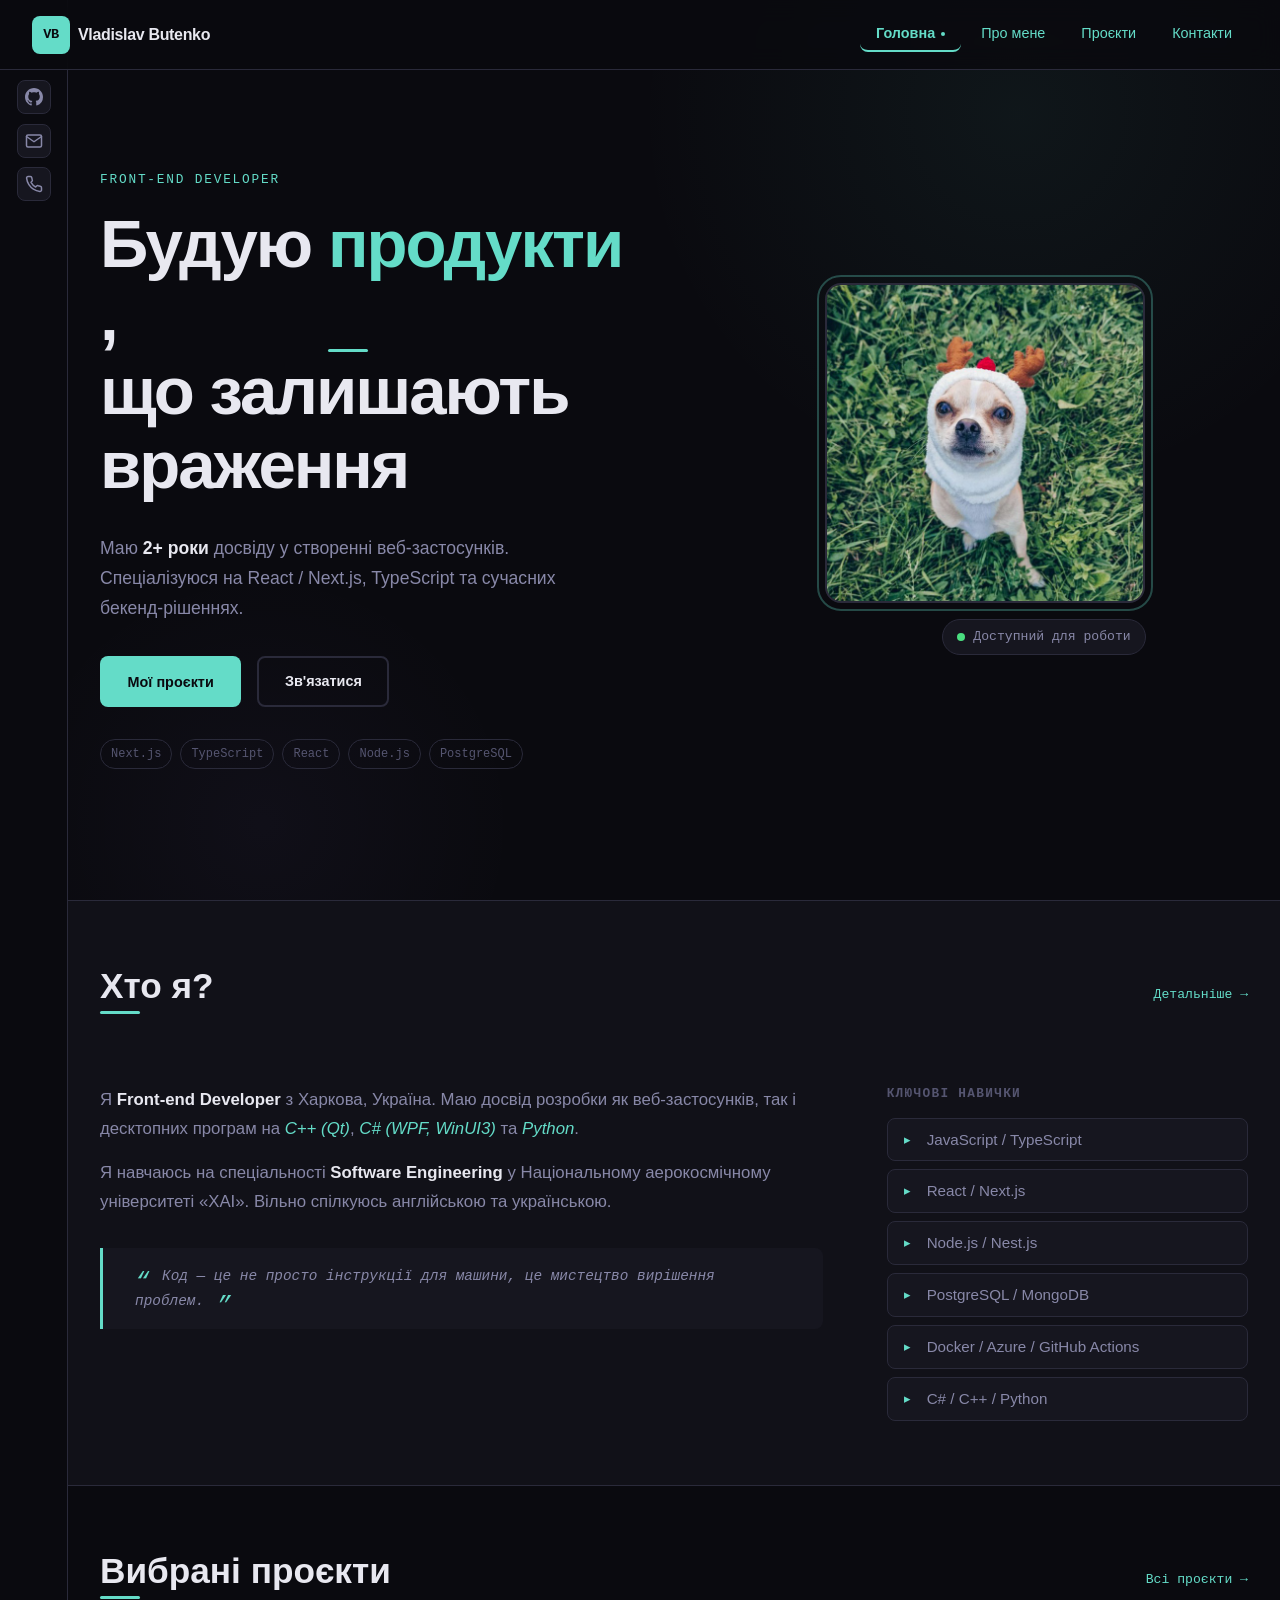
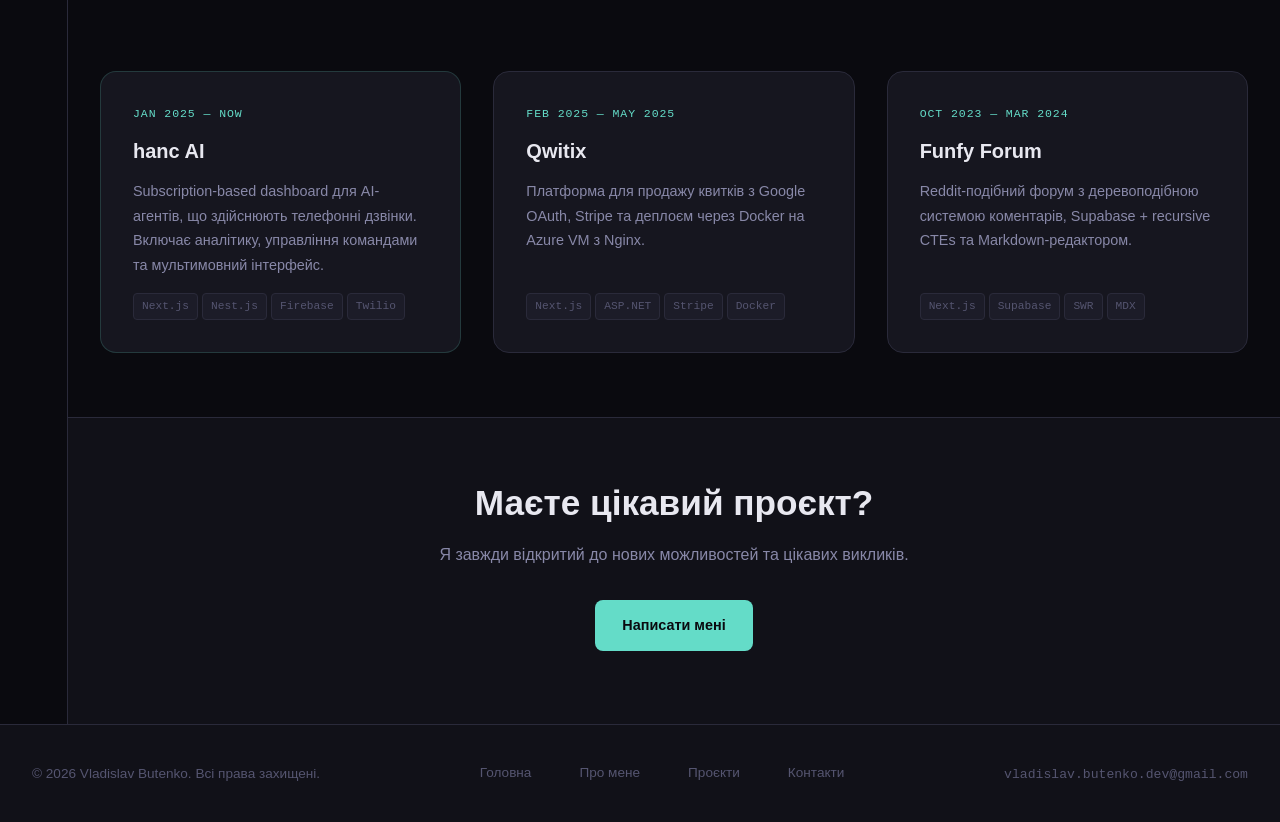
==== commit 78d2296d: "feat: remove redundant navigation toggle script from multiple HTML files" ====
--- a/index.html
+++ b/index.html
@@ -332,12 +332,6 @@
     >
 
     <script>
-      document.querySelectorAll(".nav-link").forEach(function (link) {
-        link.addEventListener("click", function () {
-          document.getElementById("menu-toggle").checked = false;
-        });
-      });
-
       var backToTop = document.querySelector(".back-to-top");
       if (backToTop) {
         function toggleBackToTop() {
--- a/styles.css
+++ b/styles.css
@@ -1,5 +1,5 @@
 /* ===================================================
-   =====    CSS CUSTOM PROPERTIES                =====
+   ===== CSS CUSTOM PROPERTIES                   =====
    =================================================== */
 :root {
   /* Colors */
@@ -22,7 +22,6 @@
 
   /* Typography */
   --font-main: "Space Grotesk", Arial, sans-serif;
-  --font-sans: "Space Grotesk", Arial, sans-serif;
   --font-heading: "Space Grotesk", Arial, sans-serif;
   --font-mono: "Space Mono", "Courier New", monospace;
 
@@ -37,9 +36,12 @@
   /* Layout */
   --container-max: 1200px;
   --header-h: 70px;
-  --sidebar-w: 250px;
   --border-radius: 8px;
   --border-radius-lg: 16px;
+
+  /* Transitions */
+  --transition-speed: 0.3s;
+  --transition-fast: 0.15s;
 }
 
 /* ===================================================
@@ -62,7 +64,7 @@
   background-color: var(--color-bg);
   color: var(--color-text);
   font-family: var(--font-main);
-  font-size: 1rem;
+  font-size: clamp(0.95rem, 1.5vw, 1.05rem);
   line-height: 1.7;
   -webkit-font-smoothing: antialiased;
   overflow-x: hidden;
@@ -81,6 +83,20 @@
   border-width: 0;
 }
 
+img {
+  max-width: 100%;
+  height: auto;
+  display: block;
+}
+
+video,
+audio {
+  max-width: 100%;
+}
+
+/* ===================================================
+   ===== TYPOGRAPHY                              =====
+   =================================================== */
 h1,
 h2,
 h3,
@@ -94,13 +110,13 @@
 }
 
 h1 {
-  font-size: 3rem;
+  font-size: clamp(2rem, 5vw, 3.5rem);
 }
 h2 {
-  font-size: 1.6rem;
+  font-size: clamp(1.4rem, 3vw, 2.2rem);
 }
 h3 {
-  font-size: 1.3rem;
+  font-size: clamp(1.1rem, 2.5vw, 1.5rem);
 }
 h4 {
   font-size: 1.1rem;
@@ -121,7 +137,6 @@
   font-style: italic;
 }
 
-/* ===== Link styles — LVHA order ===== */
 a:link {
   color: var(--color-primary);
   text-decoration: none;
@@ -143,16 +158,24 @@
 }
 
 /* ===================================================
-   =====            PAGE GRID LAYOUT             =====
+   ===== PAGE GRID LAYOUT                        =====
    =================================================== */
 
+/*
+  Mobile (default): single column
+  header
+  content
+  sidebar
+  footer
+*/
 .page {
   display: grid;
   grid-template-areas:
-    "header  header"
-    "sidebar content"
-    "footer  footer";
-  grid-template-columns: 68px 1fr;
+    "header"
+    "content"
+    "sidebar"
+    "footer";
+  grid-template-columns: 1fr;
   min-height: 100vh;
 }
 
@@ -170,16 +193,11 @@
 }
 
 .social-nav {
-  align-self: stretch;
-  justify-content: center;
-  padding: 0;
-  background-color: var(--color-bg);
-  border-right: 1px solid var(--color-border);
-  min-height: calc(100vh - var(--header-h));
+  padding: var(--spacing-md) var(--spacing-lg);
 }
 
 .social-nav-label {
-  display: none;
+  display: block;
   margin-bottom: var(--spacing-sm);
   color: var(--color-text-dim);
   font-size: 0.82rem;
@@ -192,30 +210,29 @@
 .social-nav-list {
   list-style: none;
   display: flex;
+  align-items: center;
   justify-content: center;
   gap: var(--spacing-sm);
   margin: 0;
-
-  flex-direction: column;
-  align-items: center;
-  position: sticky;
-  top: 64px;
-  width: auto;
-  padding-top: var(--spacing-md);
-  padding-bottom: var(--spacing-md);
-  z-index: 2;
+  padding: 0;
 }
 
 .social-nav-link {
-  width: 34px;
-  height: 34px;
-  border-radius: 8px;
+  width: 40px;
+  height: 40px;
   display: inline-flex;
   align-items: center;
   justify-content: center;
+  border-radius: 10px;
   border: 1px solid var(--color-border);
   background-color: var(--color-bg-card);
   color: var(--color-text-muted);
+  transition:
+    color var(--transition-speed) ease,
+    border-color var(--transition-speed) ease,
+    background-color var(--transition-speed) ease,
+    transform var(--transition-speed) ease,
+    box-shadow var(--transition-speed) ease;
 }
 
 .social-nav-link:link,
@@ -237,7 +254,7 @@
 }
 
 /* ===================================================
-   =====   LAYOUT UTILITIES                      =====
+   ===== LAYOUT UTILITIES                        =====
    =================================================== */
 .container {
   max-width: var(--container-max);
@@ -250,7 +267,7 @@
 }
 
 /* ===================================================
-   =====    HEADER & NAVIGATION                  =====
+   ===== HEADER & NAVIGATION                     =====
    =================================================== */
 .site-header {
   position: fixed;
@@ -263,6 +280,9 @@
   border-bottom: 1px solid var(--color-border);
   backdrop-filter: blur(12px);
   -webkit-backdrop-filter: blur(12px);
+  transition:
+    background-color var(--transition-speed) ease,
+    box-shadow var(--transition-speed) ease;
 }
 
 .site-header:hover {
@@ -290,6 +310,7 @@
   font-weight: 700;
   letter-spacing: -0.02em;
   flex-shrink: 0;
+  transition: opacity var(--transition-fast) ease;
 }
 
 .logo:link,
@@ -321,11 +342,15 @@
   font-weight: 700;
   border-radius: 8px;
   flex-shrink: 0;
+  transition:
+    transform var(--transition-speed) ease,
+    box-shadow var(--transition-speed) ease;
 }
 
 .logo:hover .logo-mark {
   transform: rotate(-5deg) scale(1.08);
   box-shadow: 0 0 20px var(--color-primary-glow);
+  animation: logoBounce 0.4s ease;
 }
 
 .logo-text {
@@ -333,35 +358,66 @@
   white-space: nowrap;
 }
 
+/* ===== Hamburger ===== */
 .menu-toggle {
   display: none;
 }
 
+/* Mobile: hamburger visible */
+.hamburger {
+  display: none;
+  flex-direction: column;
+  gap: 5px;
+  cursor: pointer;
+  padding: var(--spacing-xs);
+  z-index: 10;
+}
+
+.hamburger span {
+  display: block;
+  width: 28px;
+  height: 2px;
+  background-color: var(--color-text);
+  border-radius: 2px;
+  transition:
+    transform var(--transition-speed) ease,
+    opacity var(--transition-speed) ease,
+    background-color var(--transition-speed) ease;
+}
+
+.hamburger:hover span {
+  background-color: var(--color-primary);
+}
+
+/* Hamburger animation to X when open */
+.menu-toggle:checked + .hamburger span:nth-child(1) {
+  transform: translateY(7px) rotate(45deg);
+}
+.menu-toggle:checked + .hamburger span:nth-child(2) {
+  opacity: 0;
+  transform: scaleX(0);
+}
+.menu-toggle:checked + .hamburger span:nth-child(3) {
+  transform: translateY(-7px) rotate(-45deg);
+}
+
 /* ===== Nav list ===== */
 .nav {
   display: flex;
-  flex-direction: row;
   align-items: center;
 }
 
 .nav-list {
   display: flex;
   align-items: center;
+  gap: var(--spacing-sm);
   list-style: none;
-  position: static;
-  flex-direction: row;
-  background-color: transparent;
-  border: none;
-  padding: 0;
-  gap: var(--spacing-xs);
-  animation: none;
 }
 
 .nav-item {
   position: relative;
 }
 
-/* Nav links */
 nav ul li a {
   display: block;
   padding: var(--spacing-xs) var(--spacing-md);
@@ -371,6 +427,10 @@
   text-decoration: none;
   border-radius: var(--border-radius);
   border-bottom: 2px solid transparent;
+  transition:
+    color var(--transition-speed) ease,
+    background-color var(--transition-speed) ease,
+    border-color var(--transition-speed) ease;
 }
 
 nav ul li a:hover {
@@ -399,7 +459,6 @@
   border-radius: var(--border-radius);
 }
 
-/* Pseudo-element active dot */
 .nav-current::after {
   content: "";
   display: inline-block;
@@ -412,7 +471,7 @@
 }
 
 /* ===================================================
-   =====   HERO SECTION (index.html)             =====
+   ===== HERO SECTION (index.html)               =====
    =================================================== */
 #hero {
   padding-top: calc(var(--header-h) + var(--spacing-xl));
@@ -439,6 +498,7 @@
   );
   pointer-events: none;
   z-index: 0;
+  animation: heroGlow 6s ease-in-out infinite alternate;
 }
 
 #hero::after {
@@ -457,14 +517,14 @@
   z-index: 0;
 }
 
+/* Hero grid */
 .hero-layout {
   display: grid;
-  grid-template-columns: 1fr 1fr;
-  gap: var(--spacing-2xl);
+  grid-template-columns: 1fr;
+  gap: var(--spacing-xl);
   position: relative;
   z-index: 1;
   align-items: center;
-  grid-auto-flow: column;
 }
 
 .hero-tag {
@@ -474,15 +534,17 @@
   letter-spacing: 0.14em;
   text-transform: uppercase;
   margin-bottom: var(--spacing-md);
+  animation: fadeInLeft 0.6s ease 0.1s both;
 }
 
 .hero-title {
-  font-size: 3rem;
+  font-size: clamp(2.2rem, 6vw, 4.2rem);
   font-weight: 700;
   line-height: 1.1;
   letter-spacing: -0.03em;
   margin-bottom: var(--spacing-lg);
   color: var(--color-text);
+  animation: fadeInLeft 0.7s ease 0.2s both;
 }
 
 .hero-title em {
@@ -491,7 +553,6 @@
   position: relative;
 }
 
-/* Pseudo-element animated underline */
 .hero-title em::after {
   content: "";
   position: absolute;
@@ -501,6 +562,7 @@
   height: 3px;
   background-color: var(--color-primary);
   border-radius: 2px;
+  animation: underlineGrow 0.8s ease 0.9s forwards;
 }
 
 .hero-title strong {
@@ -508,10 +570,11 @@
 }
 
 .hero-description {
-  font-size: 1.1rem;
+  font-size: clamp(1rem, 2vw, 1.1rem);
   color: var(--color-text-muted);
   max-width: 520px;
   margin-bottom: var(--spacing-lg);
+  animation: fadeInLeft 0.7s ease 0.35s both;
 }
 
 .hero-actions {
@@ -519,6 +582,7 @@
   flex-wrap: wrap;
   gap: var(--spacing-md);
   margin-bottom: var(--spacing-lg);
+  animation: fadeInLeft 0.7s ease 0.5s both;
 }
 
 /* Hero stack tags */
@@ -528,6 +592,7 @@
   gap: var(--spacing-sm);
   list-style: none;
   margin-top: var(--spacing-md);
+  animation: fadeInLeft 0.7s ease 0.65s both;
 }
 
 .hero-stack > li {
@@ -537,6 +602,10 @@
   padding: 4px 10px;
   border: 1px solid var(--color-border);
   border-radius: 100px;
+  transition:
+    border-color var(--transition-speed) ease,
+    color var(--transition-speed) ease,
+    transform var(--transition-speed) ease;
 }
 
 .hero-stack > li:hover {
@@ -549,9 +618,9 @@
 .hero-visual {
   display: flex;
   flex-direction: column;
-  align-items: flex-end;
+  align-items: center;
   gap: var(--spacing-md);
-  justify-self: center;
+  animation: fadeInRight 0.8s ease 0.3s both;
 }
 
 .avatar-wrapper {
@@ -560,11 +629,14 @@
 }
 
 .avatar-img {
-  width: 300px;
-  height: 320px;
+  width: clamp(200px, 30vw, 320px);
+  height: clamp(200px, 30vw, 320px);
   object-fit: cover;
   border-radius: var(--border-radius-lg);
   border: 2px solid var(--color-border);
+  transition:
+    transform var(--transition-speed) ease,
+    box-shadow var(--transition-speed) ease;
 }
 
 .avatar-img:hover {
@@ -572,7 +644,6 @@
   box-shadow: 0 32px 64px rgba(100, 220, 200, 0.15);
 }
 
-/* Decorative ring — position: absolute */
 .avatar-ring {
   position: absolute;
   top: -8px;
@@ -583,10 +654,12 @@
   border-radius: calc(var(--border-radius-lg) + 8px);
   opacity: 0;
   z-index: -1;
+  animation: ringAppear 1s ease 0.8s forwards;
 }
 
 .avatar-wrapper:hover .avatar-ring {
   opacity: 0.5;
+  animation: ringRotate 4s linear infinite;
 }
 
 .hero-badge {
@@ -600,6 +673,7 @@
   border-radius: 100px;
   padding: 6px 14px;
   font-family: var(--font-mono);
+  animation: fadeInUp 0.6s ease 1s both;
 }
 
 .badge-dot {
@@ -608,10 +682,11 @@
   background-color: #4ade80;
   border-radius: 50%;
   flex-shrink: 0;
+  animation: pulse 2s ease infinite;
 }
 
 /* ===================================================
-   =====    BUTTONS                              =====
+   ===== BUTTONS                                 =====
    =================================================== */
 .btn {
   display: inline-block;
@@ -622,6 +697,11 @@
   border-radius: var(--border-radius);
   cursor: pointer;
   text-decoration: none;
+  transition:
+    background-color var(--transition-speed) ease,
+    color var(--transition-speed) ease,
+    transform var(--transition-speed) ease,
+    box-shadow var(--transition-speed) ease;
   border: 2px solid transparent;
   position: relative;
   overflow: hidden;
@@ -634,6 +714,7 @@
   inset: 0;
   background: rgba(255, 255, 255, 0.08);
   opacity: 0;
+  transition: opacity var(--transition-fast) ease;
   border-radius: inherit;
 }
 
@@ -693,7 +774,7 @@
 }
 
 /* ===================================================
-   =====   SECTION HEADERS                       =====
+   ===== SECTION HEADERS                         =====
    =================================================== */
 .section-header {
   display: flex;
@@ -709,7 +790,6 @@
   padding-bottom: var(--spacing-sm);
 }
 
-/* Pseudo-element decorative line */
 .section-title::after {
   content: "";
   display: block;
@@ -718,6 +798,7 @@
   background-color: var(--color-primary);
   border-radius: 2px;
   margin-top: var(--spacing-xs);
+  animation: underlineGrow 0.8s ease 0.3s forwards;
 }
 
 .section-link {
@@ -725,6 +806,9 @@
   font-size: 0.82rem;
   color: var(--color-primary);
   white-space: nowrap;
+  transition:
+    letter-spacing var(--transition-speed) ease,
+    opacity var(--transition-speed) ease;
 }
 
 .section-link:hover {
@@ -734,7 +818,7 @@
 }
 
 /* ===================================================
-   =====     ABOUT PREVIEW SECTION               =====
+   ===== ABOUT PREVIEW SECTION                   =====
    =================================================== */
 .section-about-preview {
   background-color: var(--color-bg-2);
@@ -744,7 +828,7 @@
 
 .about-preview-grid {
   display: grid;
-  grid-template-columns: 2fr 1fr;
+  grid-template-columns: 1fr;
   gap: var(--spacing-xl);
 }
 
@@ -759,6 +843,9 @@
   background-color: var(--color-bg-card);
   border-radius: 0 var(--border-radius) var(--border-radius) 0;
   overflow: hidden;
+  transition:
+    border-color var(--transition-speed) ease,
+    transform var(--transition-speed) ease;
 }
 
 .home-quote:hover {
@@ -774,7 +861,6 @@
   margin: 0;
 }
 
-/* Pseudo-element quotes */
 .home-quote p::before {
   content: "\201C";
   color: var(--color-primary);
@@ -819,6 +905,10 @@
   background-color: var(--color-bg-card);
   border: 1px solid var(--color-border);
   border-radius: var(--border-radius);
+  transition:
+    border-color var(--transition-speed) ease,
+    color var(--transition-speed) ease,
+    transform var(--transition-speed) ease;
 }
 
 .skills-list li:hover {
@@ -827,7 +917,6 @@
   transform: translateX(4px);
 }
 
-/* Pseudo-element bullet */
 .skills-list li::before {
   content: "▸";
   color: var(--color-primary);
@@ -836,13 +925,13 @@
 }
 
 /* ===================================================
-   =====     PROJECT CARDS                       =====
+   ===== PROJECT CARDS                           =====
    =================================================== */
 
 .featured-grid,
 .projects-grid {
   display: grid;
-  grid-template-columns: repeat(3, 1fr);
+  grid-template-columns: repeat(auto-fit, minmax(280px, 1fr));
   gap: var(--spacing-lg);
   margin-top: var(--spacing-lg);
 }
@@ -856,6 +945,10 @@
   flex-direction: column;
   gap: var(--spacing-md);
   overflow: hidden;
+  transition:
+    transform var(--transition-speed) ease,
+    box-shadow var(--transition-speed) ease,
+    border-color var(--transition-speed) ease;
   position: relative;
 }
 
@@ -881,6 +974,7 @@
     transparent
   );
   opacity: 0;
+  transition: opacity var(--transition-speed) ease;
 }
 
 .project-card:hover::before {
@@ -907,6 +1001,7 @@
   font-size: 1.25rem;
   font-weight: 700;
   color: var(--color-text);
+  transition: color var(--transition-speed) ease;
 }
 
 .project-card:hover .card-title {
@@ -936,6 +1031,9 @@
   border: 1px solid var(--color-border);
   padding: 3px 8px;
   border-radius: 4px;
+  transition:
+    border-color var(--transition-speed) ease,
+    color var(--transition-speed) ease;
 }
 
 .card-stack li:hover {
@@ -943,7 +1041,6 @@
   color: var(--color-primary);
 }
 
-/* Card media placeholder */
 .card-media {
   margin: 0;
   border-radius: var(--border-radius);
@@ -959,6 +1056,7 @@
   display: flex;
   align-items: center;
   justify-content: center;
+  transition: background-color var(--transition-speed) ease;
 }
 
 .project-card:hover .card-media-placeholder {
@@ -981,6 +1079,9 @@
   font-size: 1.5rem;
   color: var(--color-primary);
   opacity: 0.5;
+  transition:
+    opacity var(--transition-speed) ease,
+    transform var(--transition-speed) ease;
 }
 
 .project-card:hover .media-icon {
@@ -1009,6 +1110,9 @@
   align-items: center;
   color: var(--color-text-dim);
   text-decoration: none;
+  transition:
+    color var(--transition-speed) ease,
+    transform var(--transition-speed) ease;
 }
 
 .project-full-title .project-gh-link:hover,
@@ -1019,7 +1123,7 @@
 }
 
 /* ===================================================
-   =====    CTA SECTION                          =====
+   ===== CTA SECTION                             =====
    =================================================== */
 .section-cta {
   background-color: var(--color-bg-2);
@@ -1042,7 +1146,7 @@
 }
 
 /* ===================================================
-   =====   PAGE HERO (inner pages)              =====
+   ===== PAGE HERO (inner pages)                 =====
    =================================================== */
 .page-hero {
   padding-top: calc(var(--header-h) + var(--spacing-xl));
@@ -1057,11 +1161,13 @@
   letter-spacing: 0.14em;
   color: var(--color-primary);
   margin-bottom: var(--spacing-sm);
+  animation: fadeInLeft 0.5s ease 0.1s both;
 }
 
 .page-hero-title {
-  font-size: 3rem;
+  font-size: clamp(1.75rem, 4vw, 3rem);
   margin-bottom: var(--spacing-md);
+  animation: fadeInLeft 0.6s ease 0.2s both;
 }
 
 .page-hero-description {
@@ -1069,20 +1175,16 @@
   color: var(--color-text-muted);
   max-width: 540px;
   margin: 0;
+  animation: fadeInLeft 0.6s ease 0.35s both;
 }
 
 /* ===================================================
-   =====    ABOUT PAGE LAYOUT                    =====
+   ===== ABOUT PAGE LAYOUT                       =====
    =================================================== */
 .about-layout {
   display: grid;
-  grid-template-columns: 1fr 320px;
+  grid-template-columns: 1fr;
   gap: var(--spacing-2xl);
-}
-
-.about-main,
-.table-wrapper {
-  min-width: 0;
 }
 
 .about-main h2 {
@@ -1099,6 +1201,7 @@
   height: 2px;
   background-color: var(--color-primary);
   margin-top: var(--spacing-xs);
+  animation: underlineGrow 0.8s ease 0.2s forwards;
 }
 
 .about-bio p {
@@ -1111,6 +1214,9 @@
   margin-top: var(--spacing-lg);
   background-color: var(--color-bg-card);
   border-radius: 0 var(--border-radius) var(--border-radius) 0;
+  transition:
+    border-color var(--transition-speed) ease,
+    transform var(--transition-speed) ease;
 }
 
 .about-quote:hover {
@@ -1142,6 +1248,10 @@
   border: 1px solid var(--color-border);
   border-radius: var(--border-radius-lg);
   margin-bottom: var(--spacing-md);
+  transition:
+    border-color var(--transition-speed) ease,
+    transform var(--transition-speed) ease,
+    box-shadow var(--transition-speed) ease;
 }
 
 .edu-item:hover {
@@ -1178,12 +1288,10 @@
   border: 1px solid var(--color-border);
   margin-bottom: var(--spacing-xl);
   max-width: 100%;
-  -webkit-overflow-scrolling: touch;
 }
 
 .skills-table {
-  width: max-content;
-  min-width: 100%;
+  width: 100%;
   border-collapse: collapse;
   font-size: 0.9rem;
 }
@@ -1233,11 +1341,6 @@
   color: var(--color-text);
 }
 
-.skills-table th,
-.skills-table td {
-  white-space: nowrap;
-}
-
 .level-badge {
   display: inline-block;
   padding: 3px 10px;
@@ -1261,15 +1364,13 @@
 }
 
 /* ===================================================
-   ===== 17. DESCRIPTION LIST                    =====
+   ===== DESCRIPTION                             =====
    =================================================== */
 .terms-list {
   display: grid;
+  grid-template-columns: 1fr;
   gap: var(--spacing-sm);
   margin-bottom: var(--spacing-xl);
-  grid-template-columns: auto 1fr;
-  align-items: baseline;
-  column-gap: var(--spacing-lg);
 }
 
 .terms-list dt {
@@ -1286,6 +1387,7 @@
   padding-left: var(--spacing-md);
   border-left: 2px solid var(--color-border);
   margin: 0;
+  transition: border-color var(--transition-speed) ease;
 }
 
 .terms-list dd:hover {
@@ -1306,6 +1408,9 @@
   border: 1px solid var(--color-border);
   border-radius: var(--border-radius-lg);
   padding: var(--spacing-lg);
+  transition:
+    border-color var(--transition-speed) ease,
+    transform var(--transition-speed) ease;
 }
 
 .sidebar-card:hover {
@@ -1341,11 +1446,16 @@
   border: 2px solid var(--color-primary);
   margin-inline: auto;
   margin-bottom: var(--spacing-sm);
+  transition:
+    transform var(--transition-speed) ease,
+    box-shadow var(--transition-speed) ease;
+  animation: float 5s ease-in-out infinite;
 }
 
 .sidebar-avatar img:hover {
   transform: scale(1.08);
   box-shadow: 0 12px 32px var(--color-primary-glow);
+  animation-play-state: paused;
 }
 
 .sidebar-avatar figcaption {
@@ -1419,12 +1529,16 @@
   bottom: 0;
   width: 1px;
   background: linear-gradient(to bottom, var(--color-primary), transparent);
+  animation: timelineGrow 1s ease 0.3s both;
 }
 
 .exp-item {
   padding: var(--spacing-lg) 0 var(--spacing-lg) var(--spacing-xl);
   border-bottom: 1px solid var(--color-border);
   position: relative;
+  transition:
+    background-color var(--transition-speed) ease,
+    transform var(--transition-speed) ease;
 }
 
 .exp-item:hover {
@@ -1444,6 +1558,9 @@
   background-color: var(--color-primary);
   border-radius: 50%;
   border: 2px solid var(--color-bg-2);
+  transition:
+    box-shadow var(--transition-speed) ease,
+    transform var(--transition-speed) ease;
 }
 
 .exp-item:hover::before {
@@ -1472,6 +1589,7 @@
   padding: 2px 8px;
   border-radius: 4px;
   border: 1px solid rgba(74, 222, 128, 0.2);
+  animation: pulse 3s ease infinite;
 }
 
 .exp-title {
@@ -1496,7 +1614,7 @@
 }
 
 /* ===================================================
-   =====  PROJECTS PAGE                          =====
+   ===== PROJECTS PAGE                           =====
    =================================================== */
 .project-full {
   background-color: var(--color-bg-card);
@@ -1504,10 +1622,14 @@
   border-radius: var(--border-radius-lg);
   padding: var(--spacing-xl);
   margin-bottom: var(--spacing-xl);
+  transition:
+    border-color var(--transition-speed) ease,
+    box-shadow var(--transition-speed) ease;
   position: relative;
   overflow: hidden;
 }
 
+/* Glowing top border animation on hover */
 .project-full::before {
   content: "";
   position: absolute;
@@ -1522,6 +1644,7 @@
     var(--color-secondary),
     transparent
   );
+  transition: left 0.5s ease;
 }
 
 .project-full:hover::before {
@@ -1555,7 +1678,7 @@
 }
 
 .project-full-title {
-  font-size: 1.6rem;
+  font-size: clamp(1.4rem, 3vw, 2rem);
   font-weight: 700;
   margin-bottom: var(--spacing-xs);
   display: flex;
@@ -1593,11 +1716,12 @@
   height: 6px;
   background-color: #4ade80;
   border-radius: 50%;
+  animation: pulse 2s ease infinite;
 }
 
 .project-full-layout {
   display: grid;
-  grid-template-columns: 1fr 280px;
+  grid-template-columns: 1fr; /* mobile: 1 col */
   gap: var(--spacing-xl);
 }
 
@@ -1632,6 +1756,9 @@
   color: var(--color-text-muted);
   padding-left: var(--spacing-md);
   position: relative;
+  transition:
+    color var(--transition-speed) ease,
+    transform var(--transition-speed) ease;
 }
 
 .project-tasks li:hover {
@@ -1645,12 +1772,14 @@
   left: 0;
   color: var(--color-primary);
   font-size: 0.85rem;
+  transition: transform var(--transition-speed) ease;
 }
 
 .project-tasks li:hover::before {
   transform: translateX(3px);
 }
 
+/* Tech stack card */
 .tech-stack-card {
   background-color: var(--color-bg-card-2);
   border: 1px solid var(--color-border);
@@ -1682,6 +1811,10 @@
   border: 1px solid var(--color-border-light);
   padding: 4px 10px;
   border-radius: 6px;
+  transition:
+    background-color var(--transition-speed) ease,
+    color var(--transition-speed) ease,
+    transform var(--transition-speed) ease;
 }
 
 .tech-stack-list li:hover {
@@ -1722,11 +1855,11 @@
 }
 
 /* ===================================================
-   =====    CONTACTS PAGE                        =====
+   ===== CONTACTS PAGE                           =====
    =================================================== */
 .contacts-layout {
   display: grid;
-  grid-template-columns: 1fr 1fr;
+  grid-template-columns: 1fr;
   gap: var(--spacing-2xl);
 }
 
@@ -1750,6 +1883,10 @@
   background-color: var(--color-bg-card);
   border: 1px solid var(--color-border);
   border-radius: var(--border-radius-lg);
+  transition:
+    border-color var(--transition-speed) ease,
+    transform var(--transition-speed) ease,
+    box-shadow var(--transition-speed) ease;
 }
 
 .contact-method:hover {
@@ -1770,6 +1907,7 @@
   font-size: 0.95rem;
   color: var(--color-primary);
   word-break: break-all;
+  transition: color var(--transition-speed) ease;
 }
 
 .contact-method-value:hover {
@@ -1830,7 +1968,7 @@
 }
 
 /* ===================================================
-   ===== 22. FORM STYLES                         =====
+   ===== FORM STYLES                             =====
    =================================================== */
 .contacts-form-wrapper h2 {
   margin-bottom: var(--spacing-lg);
@@ -1849,6 +1987,7 @@
   display: flex;
   flex-direction: column;
   gap: var(--spacing-md);
+  transition: border-color var(--transition-speed) ease;
 }
 
 .form-fieldset:focus-within {
@@ -1881,7 +2020,6 @@
   margin-left: 2px;
 }
 
-/* Input & Textarea */
 input[type="text"],
 input[type="email"],
 .form-input,
@@ -1895,6 +2033,10 @@
   color: var(--color-text);
   font-size: 0.95rem;
   font-family: var(--font-main);
+  transition:
+    border-color var(--transition-speed) ease,
+    box-shadow var(--transition-speed) ease,
+    transform var(--transition-fast) ease;
   outline: none;
 }
 
@@ -1906,7 +2048,6 @@
   border-color: var(--color-text-dim);
 }
 
-/* Input focus */
 input[type="text"]:focus,
 input[type="email"]:focus,
 .form-input:focus,
@@ -1957,6 +2098,7 @@
   font-size: 0.9rem;
   color: var(--color-text-muted);
   cursor: pointer;
+  transition: color var(--transition-speed) ease;
 }
 
 .radio-label:hover {
@@ -2009,7 +2151,7 @@
 }
 
 /* ===================================================
-   =====     FOOTER                              =====
+   ===== FOOTER                                  =====
    =================================================== */
 .site-footer {
   background-color: var(--color-bg-2);
@@ -2019,11 +2161,10 @@
 
 .footer-inner {
   display: flex;
+  flex-direction: column;
   align-items: center;
   gap: var(--spacing-md);
-  flex-direction: row;
-  justify-content: space-between;
-  text-align: left;
+  text-align: center;
 }
 
 .site-footer p {
@@ -2044,6 +2185,7 @@
 .footer-nav > li > a:visited {
   font-size: 0.85rem;
   color: var(--color-text-dim);
+  transition: color var(--transition-speed) ease;
 }
 
 .footer-nav > li > a:hover {
@@ -2055,6 +2197,7 @@
   font-family: var(--font-mono);
   font-size: 0.82rem;
   color: var(--color-text-dim);
+  transition: color var(--transition-speed) ease;
 }
 
 .footer-contact a:hover {
@@ -2082,6 +2225,11 @@
   text-decoration: none;
   opacity: 0;
   pointer-events: none;
+  transition:
+    background-color var(--transition-speed) ease,
+    transform var(--transition-speed) ease,
+    box-shadow var(--transition-speed) ease,
+    opacity var(--transition-speed) ease;
   box-shadow: 0 4px 16px rgba(0, 0, 0, 0.3);
 }
 
@@ -2106,3 +2254,437 @@
 .back-to-top:active {
   transform: translateY(0);
 }
+
+/* ===================================================
+   ===== @KEYFRAMES ANIMATIONS                   =====
+   =================================================== */
+
+/* 1. Fade in from below (used on hero, page-hero) */
+@keyframes fadeInUp {
+  from {
+    opacity: 0;
+    transform: translateY(28px);
+  }
+  to {
+    opacity: 1;
+    transform: translateY(0);
+  }
+}
+
+/* 2. Fade in from left */
+@keyframes fadeInLeft {
+  from {
+    opacity: 0;
+    transform: translateX(-28px);
+  }
+  to {
+    opacity: 1;
+    transform: translateX(0);
+  }
+}
+
+/* 3. Fade in from right */
+@keyframes fadeInRight {
+  from {
+    opacity: 0;
+    transform: translateX(28px);
+  }
+  to {
+    opacity: 1;
+    transform: translateX(0);
+  }
+}
+
+/* 4. Pulsing glow dot (badge-dot, status) */
+@keyframes pulse {
+  0%,
+  100% {
+    box-shadow: 0 0 0 0 rgba(74, 222, 128, 0.5);
+    opacity: 1;
+  }
+  50% {
+    box-shadow: 0 0 0 8px rgba(74, 222, 128, 0);
+    opacity: 0.7;
+  }
+}
+
+/* 5. Underline grow — titles and section-title::after */
+@keyframes underlineGrow {
+  from {
+    width: 0;
+  }
+  to {
+    width: 40px;
+  }
+}
+
+/* 6. Avatar ring appearance */
+@keyframes ringAppear {
+  from {
+    opacity: 0;
+    transform: scale(0.9);
+  }
+  to {
+    opacity: 0.3;
+    transform: scale(1);
+  }
+}
+
+/* 7. Avatar ring continuous rotation */
+@keyframes ringRotate {
+  from {
+    transform: rotate(0deg);
+  }
+  to {
+    transform: rotate(360deg);
+  }
+}
+
+/* 8. Logo bounce on hover */
+@keyframes logoBounce {
+  0% {
+    transform: rotate(-5deg) scale(1.05);
+  }
+  50% {
+    transform: rotate(5deg) scale(1.08);
+  }
+  100% {
+    transform: rotate(-5deg) scale(1.05);
+  }
+}
+
+/* 9. Floating effect (sidebar avatar) */
+@keyframes float {
+  0%,
+  100% {
+    transform: translateY(0);
+  }
+  50% {
+    transform: translateY(-8px);
+  }
+}
+
+/* 10. Hero background glow pulse */
+@keyframes heroGlow {
+  from {
+    opacity: 0.6;
+    transform: scale(1);
+  }
+  to {
+    opacity: 1;
+    transform: scale(1.05);
+  }
+}
+
+/* 11. Timeline vertical line grow */
+@keyframes timelineGrow {
+  from {
+    transform: scaleY(0);
+    transform-origin: top;
+  }
+  to {
+    transform: scaleY(1);
+    transform-origin: top;
+  }
+}
+
+/* 12. Slide in from top (header on load) */
+@keyframes slideDown {
+  from {
+    transform: translateY(-100%);
+    opacity: 0;
+  }
+  to {
+    transform: translateY(0);
+    opacity: 1;
+  }
+}
+
+/* Header slide-in on page load */
+.site-header {
+  animation: slideDown 0.5s ease both;
+}
+
+/* ===================================================
+   ===== RESPONSIVE — MOBILE FIRST                 ===
+   =================================================== */
+
+/* ===== Mobile default: hamburger visible ===== */
+.hamburger {
+  display: flex;
+}
+
+.nav {
+  flex-direction: column;
+  align-items: flex-end;
+}
+
+.nav-list {
+  display: none;
+  position: absolute;
+  top: var(--header-h);
+  left: 0;
+  right: 0;
+  flex-direction: column;
+  background-color: var(--color-bg-2);
+  border-bottom: 1px solid var(--color-border);
+  padding: var(--spacing-md) var(--spacing-lg);
+  gap: var(--spacing-xs);
+  z-index: 99;
+  animation: fadeInUp 0.3s ease both;
+}
+
+.menu-toggle:checked ~ .nav-list {
+  display: flex;
+}
+
+/* Container padding on small screens */
+.container {
+  padding-inline: var(--spacing-md);
+}
+
+/* ===== Tablet ===== */
+@media (max-width: 768px) {
+  .about-main,
+  .table-wrapper {
+    min-width: 0;
+  }
+
+  .table-wrapper {
+    overflow-x: auto;
+    -webkit-overflow-scrolling: touch;
+  }
+
+  .skills-table {
+    width: max-content;
+    min-width: 100%;
+  }
+
+  .skills-table th,
+  .skills-table td {
+    white-space: nowrap;
+  }
+}
+
+@media (min-width: 768px) {
+  .container {
+    padding-inline: var(--spacing-lg);
+  }
+
+  /* Hamburger hidden, nav horizontal */
+  .hamburger {
+    display: none;
+  }
+
+  .nav {
+    flex-direction: row;
+    align-items: center;
+  }
+
+  .nav-list {
+    display: flex !important;
+    position: static;
+    flex-direction: row;
+    background-color: transparent;
+    border: none;
+    padding: 0;
+    gap: var(--spacing-xs);
+    animation: none;
+  }
+
+  .hero-layout {
+    grid-template-columns: 1fr 1fr;
+  }
+
+  .hero-visual {
+    justify-self: center;
+  }
+
+  .about-preview-grid {
+    grid-template-columns: 2fr 1fr;
+  }
+
+  .about-layout {
+    grid-template-columns: 1fr 300px;
+  }
+
+  .project-full-layout {
+    grid-template-columns: 1fr 260px;
+  }
+
+  .contacts-layout {
+    grid-template-columns: 1fr 1fr;
+  }
+
+  .footer-inner {
+    flex-direction: row;
+    justify-content: space-between;
+    text-align: left;
+  }
+
+  .terms-list {
+    grid-template-columns: auto 1fr;
+    align-items: baseline;
+    column-gap: var(--spacing-lg);
+  }
+}
+
+/* ===== Desktop ===== */
+@media (min-width: 1024px) {
+  .page {
+    grid-template-areas:
+      "header  header"
+      "sidebar content"
+      "footer  footer";
+    grid-template-columns: 68px 1fr;
+  }
+
+  .social-nav {
+    align-self: stretch;
+    justify-content: center;
+    padding: 0;
+    background-color: var(--color-bg);
+    border-right: 1px solid var(--color-border);
+    min-height: calc(100vh - var(--header-h));
+  }
+
+  .social-nav-list {
+    flex-direction: column;
+    align-items: center;
+    position: sticky;
+    top: 64px;
+    width: auto;
+    padding-top: var(--spacing-md);
+    padding-bottom: var(--spacing-md);
+    z-index: 2;
+  }
+
+  /* hide label on desktop: it's part of the sticky sidebar layout */
+  .social-nav-label {
+    display: none;
+  }
+
+  .social-nav-link {
+    width: 34px;
+    height: 34px;
+    border-radius: 8px;
+  }
+
+  .hero-layout {
+    gap: var(--spacing-2xl);
+  }
+
+  .hero-visual {
+    align-items: flex-end;
+  }
+
+  /* About wider sidebar */
+  .about-layout {
+    grid-template-columns: 1fr 320px;
+    gap: var(--spacing-2xl);
+  }
+
+  .featured-grid {
+    grid-template-columns: repeat(3, 1fr);
+  }
+
+  .projects-grid {
+    grid-template-columns: repeat(3, 1fr);
+  }
+
+  .project-full-layout {
+    grid-template-columns: 1fr 280px;
+  }
+}
+
+/* ===== Large screens ===== */
+@media (min-width: 1280px) {
+  :root {
+    --container-max: 1280px;
+  }
+}
+
+@media (max-width: 1024px) {
+  .project-full {
+    padding: var(--spacing-lg);
+    margin-bottom: var(--spacing-lg);
+  }
+
+  .project-full-header {
+    padding-bottom: var(--spacing-md);
+    margin-bottom: var(--spacing-md);
+  }
+
+  .project-full-layout {
+    gap: var(--spacing-lg);
+  }
+
+  .project-card {
+    padding: var(--spacing-md);
+  }
+
+  .featured-grid,
+  .projects-grid {
+    gap: var(--spacing-md);
+  }
+
+  .tech-stack-card {
+    padding: var(--spacing-md);
+  }
+
+  .contact-method {
+    padding: var(--spacing-md);
+  }
+
+  .contact-methods {
+    gap: var(--spacing-sm);
+    margin-bottom: var(--spacing-lg);
+  }
+
+  .contacts-aside {
+    padding: var(--spacing-md);
+    margin-top: var(--spacing-md);
+  }
+
+  .contacts-form-wrapper {
+    margin-top: var(--spacing-lg);
+  }
+
+  .contact-form {
+    gap: var(--spacing-md);
+  }
+
+  .form-fieldset {
+    padding: var(--spacing-md);
+    gap: var(--spacing-sm);
+  }
+
+  .form-group {
+    gap: var(--spacing-xs);
+  }
+
+  .radio-group {
+    gap: var(--spacing-sm);
+  }
+
+  .form-textarea {
+    min-height: 120px;
+  }
+
+  .btn-submit {
+    padding: 0.7rem 0.9rem;
+  }
+}
+
+/* ===================================================
+   ===== REDUCED MOTION ACCESSIBILITY            =====
+   =================================================== */
+@media (prefers-reduced-motion: reduce) {
+  *,
+  *::before,
+  *::after {
+    animation-duration: 0.01ms !important;
+    animation-iteration-count: 1 !important;
+    transition-duration: 0.01ms !important;
+  }
+}
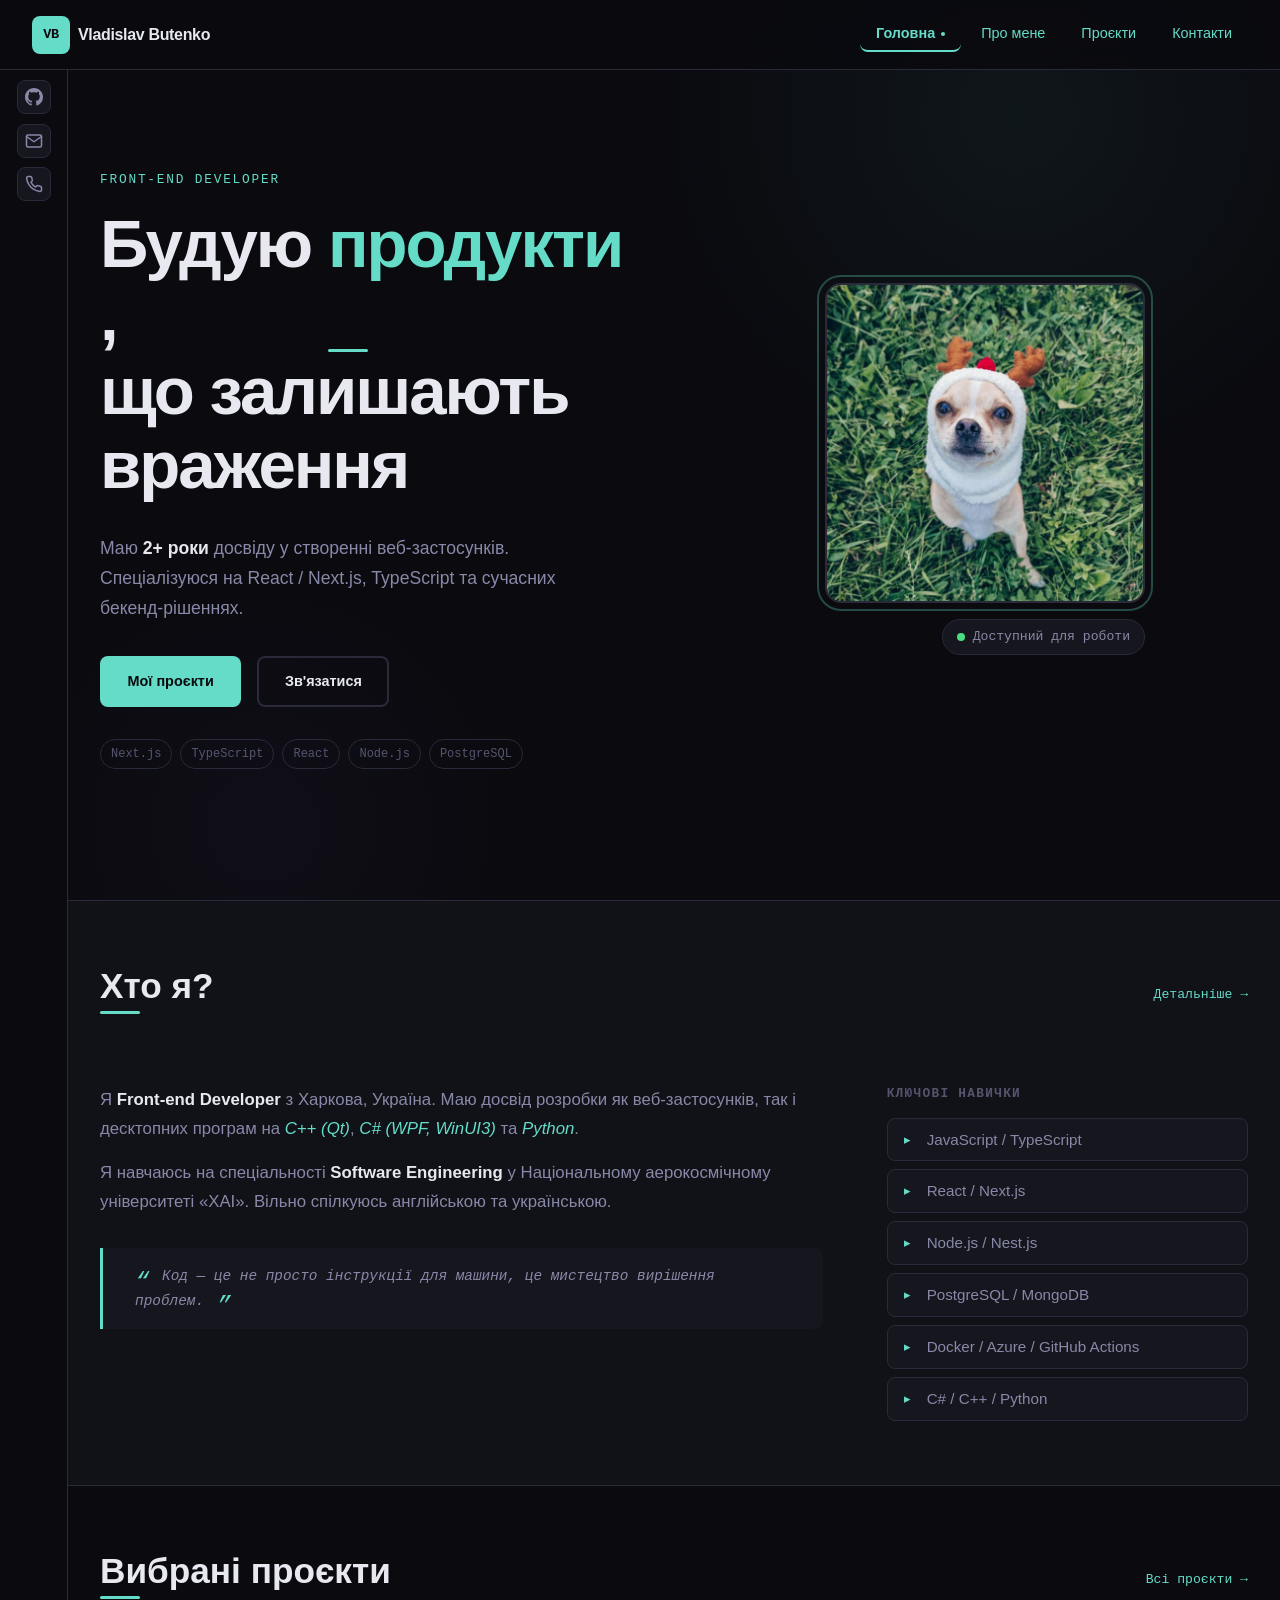
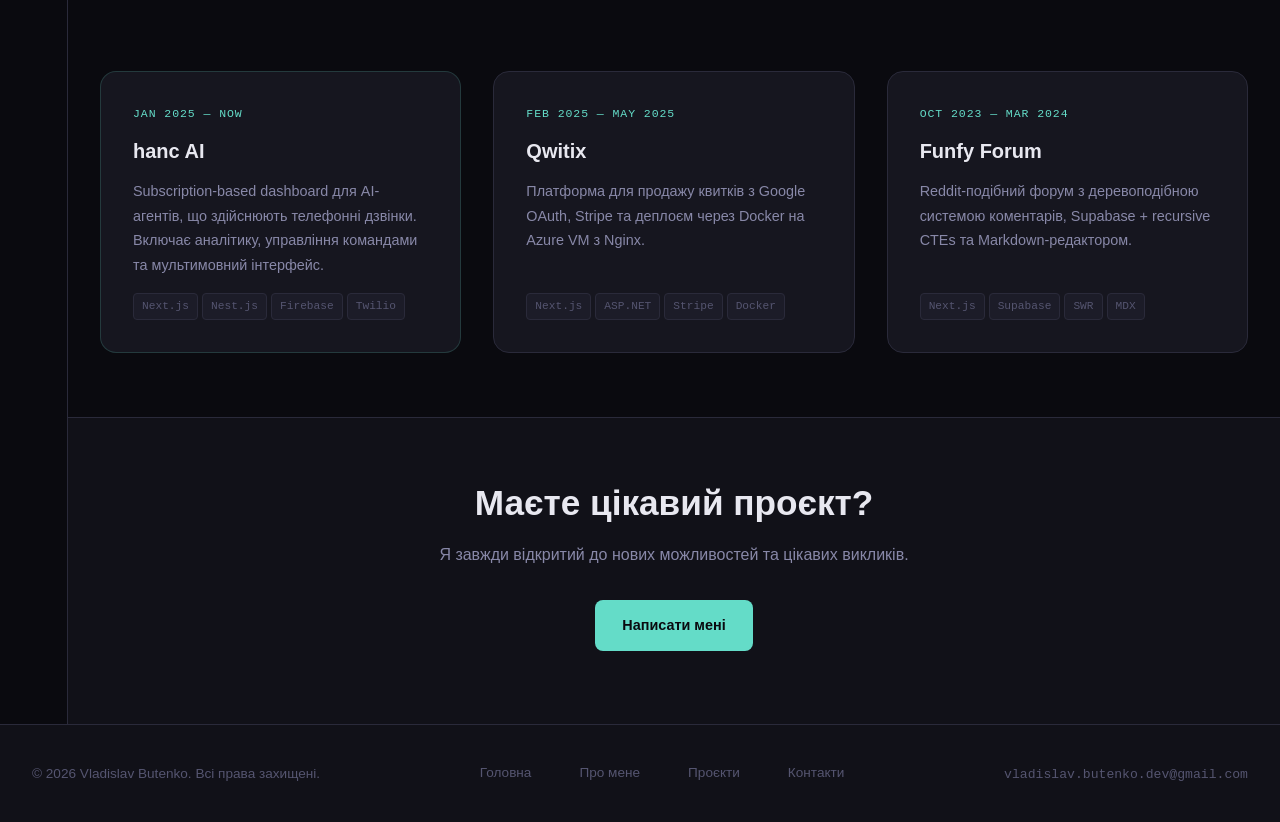
==== commit 87cdfed2: "feat: simplify radio and checkbox elements in contacts and index pages" ====
--- a/index.html
+++ b/index.html
@@ -140,17 +140,12 @@
               <aside class="about-preview-aside">
                 <h3>Ключові навички</h3>
                 <ul class="skills-list">
-                  <li>
-                    <span class="skill-dot"></span>JavaScript / TypeScript
-                  </li>
-                  <li><span class="skill-dot"></span>React / Next.js</li>
-                  <li><span class="skill-dot"></span>Node.js / Nest.js</li>
-                  <li><span class="skill-dot"></span>PostgreSQL / MongoDB</li>
-                  <li>
-                    <span class="skill-dot"></span>Docker / Azure / GitHub
-                    Actions
-                  </li>
-                  <li><span class="skill-dot"></span>C# / C++ / Python</li>
+                  <li><span></span>JavaScript / TypeScript</li>
+                  <li><span></span>React / Next.js</li>
+                  <li><span></span>Node.js / Nest.js</li>
+                  <li><span></span>PostgreSQL / MongoDB</li>
+                  <li><span></span>Docker / Azure / GitHub Actions</li>
+                  <li><span></span>C# / C++ / Python</li>
                 </ul>
               </aside>
             </div>
